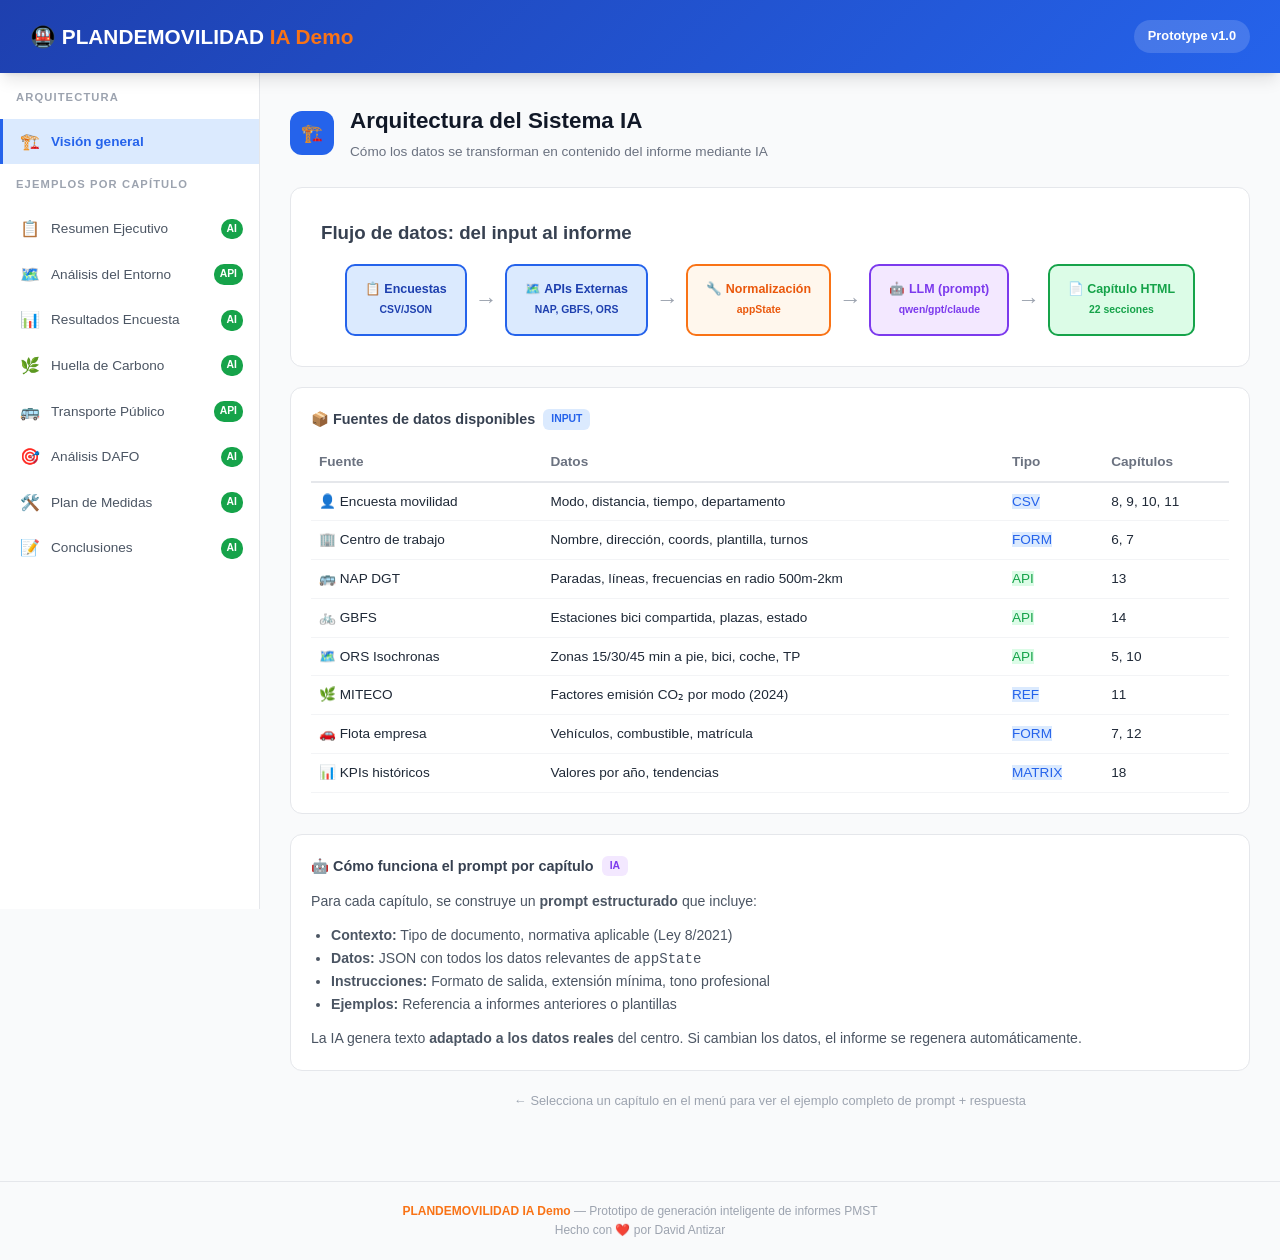
==== ai-demo.html @ 6a537754 "feat: AI Demo interactivo — prompt + respuesta por capítulo - ai-demo.html: prototipo de generación " ====
<!DOCTYPE html>
<html lang="es">
<head>
    <meta charset="UTF-8">
    <meta name="viewport" content="width=device-width, initial-scale=1.0">
    <title>PLANDEMOVILIDAD IA Demo — Generación Inteligente de Informes</title>
    <style>
        /* ═══════════════════════════════════════════════════════
           DESIGN SYSTEM — PLANDEMOVILIDAD IA Demo
           Autor: David Antizar
           Hecho con ❤️ por David Antizar
           ═══════════════════════════════════════════════════════ */
        :root {
            --blue: #2563eb;
            --blue-dark: #1e40af;
            --blue-light: #dbeafe;
            --orange: #f97316;
            --orange-dark: #ea580c;
            --orange-light: #fff7ed;
            --green: #16a34a;
            --green-light: #dcfce7;
            --red: #dc2626;
            --red-light: #fef2f2;
            --purple: #7c3aed;
            --purple-light: #f3e8ff;
            --gray-50: #f9fafb;
            --gray-100: #f3f4f6;
            --gray-200: #e5e7eb;
            --gray-300: #d1d5db;
            --gray-400: #9ca3af;
            --gray-500: #6b7280;
            --gray-600: #4b5563;
            --gray-700: #374151;
            --gray-800: #1f2937;
            --gray-900: #111827;
            --radius: 12px;
            --shadow: 0 1px 3px rgba(0,0,0,0.1), 0 1px 2px rgba(0,0,0,0.06);
            --shadow-lg: 0 10px 15px -3px rgba(0,0,0,0.1), 0 4px 6px -4px rgba(0,0,0,0.1);
        }
        * { box-sizing: border-box; margin: 0; padding: 0; }
        body {
            font-family: -apple-system, BlinkMacSystemFont, 'Segoe UI', Roboto, sans-serif;
            background: var(--gray-50);
            color: var(--gray-800);
            line-height: 1.6;
        }

        /* ─── HEADER ─── */
        .header {
            background: linear-gradient(135deg, var(--blue-dark), var(--blue));
            color: white;
            padding: 20px 30px;
            display: flex;
            align-items: center;
            justify-content: space-between;
            position: sticky;
            top: 0;
            z-index: 100;
            box-shadow: var(--shadow-lg);
        }
        .header h1 { font-size: 1.3rem; font-weight: 700; }
        .header h1 span { color: var(--orange); }
        .header-badge {
            background: rgba(255,255,255,0.15);
            padding: 6px 14px;
            border-radius: 20px;
            font-size: 0.8rem;
            font-weight: 600;
        }

        /* ─── LAYOUT ─── */
        .layout {
            display: grid;
            grid-template-columns: 260px 1fr;
            min-height: calc(100vh - 64px);
        }

        /* ─── SIDEBAR ─── */
        .sidebar {
            background: white;
            border-right: 1px solid var(--gray-200);
            padding: 16px 0;
            overflow-y: auto;
            position: sticky;
            top: 64px;
            height: calc(100vh - 64px);
        }
        .sidebar-title {
            padding: 0 16px 12px;
            font-size: 0.7rem;
            text-transform: uppercase;
            letter-spacing: 0.1em;
            color: var(--gray-400);
            font-weight: 700;
        }
        .nav-item {
            display: flex;
            align-items: center;
            gap: 10px;
            padding: 10px 16px;
            cursor: pointer;
            font-size: 0.85rem;
            color: var(--gray-600);
            border-left: 3px solid transparent;
            transition: all 0.15s;
        }
        .nav-item:hover { background: var(--gray-50); color: var(--gray-800); }
        .nav-item.active {
            background: var(--blue-light);
            color: var(--blue);
            border-left-color: var(--blue);
            font-weight: 600;
        }
        .nav-item .icon { font-size: 1rem; width: 22px; text-align: center; }
        .nav-item .badge {
            margin-left: auto;
            background: var(--green);
            color: white;
            font-size: 0.65rem;
            padding: 2px 6px;
            border-radius: 10px;
            font-weight: 700;
        }
        .nav-item .badge.pending {
            background: var(--gray-300);
            color: var(--gray-600);
        }

        /* ─── MAIN CONTENT ─── */
        .main { padding: 30px; max-width: 1100px; }

        /* ─── CHAPTER PANEL ─── */
        .chapter-panel { display: none; }
        .chapter-panel.active { display: block; }

        .chapter-header {
            display: flex;
            align-items: center;
            gap: 16px;
            margin-bottom: 24px;
        }
        .chapter-number {
            background: var(--blue);
            color: white;
            width: 44px;
            height: 44px;
            border-radius: 12px;
            display: flex;
            align-items: center;
            justify-content: center;
            font-size: 1.1rem;
            font-weight: 800;
            flex-shrink: 0;
        }
        .chapter-header h2 { font-size: 1.4rem; color: var(--gray-900); }
        .chapter-header p { color: var(--gray-500); font-size: 0.85rem; margin-top: 2px; }

        /* ─── DATA CARDS ─── */
        .data-section {
            background: white;
            border-radius: var(--radius);
            border: 1px solid var(--gray-200);
            padding: 20px;
            margin-bottom: 20px;
        }
        .data-section h3 {
            font-size: 0.9rem;
            color: var(--gray-700);
            margin-bottom: 12px;
            display: flex;
            align-items: center;
            gap: 8px;
        }
        .data-section h3 .tag {
            font-size: 0.65rem;
            padding: 2px 8px;
            border-radius: 6px;
            font-weight: 700;
            text-transform: uppercase;
        }
        .tag-input { background: var(--blue-light); color: var(--blue); }
        .tag-api { background: var(--green-light); color: var(--green); }
        .tag-ai { background: var(--purple-light); color: var(--purple); }
        .tag-output { background: var(--orange-light); color: var(--orange-dark); }

        /* ─── PROMPT BOX ─── */
        .prompt-box {
            background: var(--gray-900);
            color: #e2e8f0;
            border-radius: var(--radius);
            padding: 20px;
            font-family: 'JetBrains Mono', 'Fira Code', monospace;
            font-size: 0.8rem;
            line-height: 1.7;
            margin-bottom: 20px;
            position: relative;
            overflow: hidden;
        }
        .prompt-box::before {
            content: 'PROMPT → LLM';
            position: absolute;
            top: 0;
            right: 0;
            background: var(--purple);
            color: white;
            padding: 4px 12px;
            font-size: 0.6rem;
            font-weight: 700;
            border-radius: 0 0 0 8px;
            font-family: -apple-system, sans-serif;
        }
        .prompt-box .var { color: var(--orange); font-weight: 600; }
        .prompt-box .section { color: var(--blue); }
        .prompt-box .comment { color: var(--gray-500); font-style: italic; }
        .prompt-box .keyword { color: #a78bfa; }

        /* ─── AI RESPONSE ─── */
        .ai-response {
            border: 2px solid var(--green);
            border-radius: var(--radius);
            overflow: hidden;
            margin-bottom: 20px;
        }
        .ai-response-header {
            background: var(--green);
            color: white;
            padding: 10px 16px;
            font-size: 0.8rem;
            font-weight: 700;
            display: flex;
            align-items: center;
            gap: 8px;
        }
        .ai-response-body {
            background: white;
            padding: 20px;
        }
        .ai-response-body h4 { color: var(--gray-900); margin: 16px 0 8px; font-size: 1rem; }
        .ai-response-body h4:first-child { margin-top: 0; }
        .ai-response-body p { color: var(--gray-700); margin-bottom: 10px; font-size: 0.9rem; }
        .ai-response-body ul { margin: 8px 0 12px 20px; }
        .ai-response-body li { color: var(--gray-700); margin-bottom: 4px; font-size: 0.88rem; }
        .ai-response-body table { width: 100%; border-collapse: collapse; margin: 12px 0; }
        .ai-response-body th { background: var(--blue); color: white; padding: 8px 12px; text-align: left; font-size: 0.8rem; }
        .ai-response-body td { padding: 8px 12px; border-bottom: 1px solid var(--gray-200); font-size: 0.85rem; }
        .ai-response-body tr:nth-child(even) { background: var(--gray-50); }
        .ai-response-body .kpi-inline {
            display: inline-block;
            background: var(--blue-light);
            color: var(--blue-dark);
            padding: 2px 8px;
            border-radius: 4px;
            font-weight: 700;
            font-size: 0.85rem;
        }
        .ai-response-body .highlight {
            background: linear-gradient(transparent 60%, #fef08a 60%);
            font-weight: 600;
        }

        /* ─── GENERATE BUTTON ─── */
        .generate-btn {
            display: inline-flex;
            align-items: center;
            gap: 8px;
            background: linear-gradient(135deg, var(--purple), var(--blue));
            color: white;
            border: none;
            padding: 12px 24px;
            border-radius: 10px;
            font-size: 0.9rem;
            font-weight: 700;
            cursor: pointer;
            transition: all 0.2s;
            box-shadow: 0 4px 12px rgba(124, 58, 237, 0.3);
        }
        .generate-btn:hover { transform: translateY(-1px); box-shadow: 0 6px 20px rgba(124, 58, 237, 0.4); }
        .generate-btn:active { transform: translateY(0); }
        .generate-btn.loading {
            opacity: 0.7;
            pointer-events: none;
        }

        /* ─── ARCHITECTURE DIAGRAM ─── */
        .arch-diagram {
            background: white;
            border-radius: var(--radius);
            border: 1px solid var(--gray-200);
            padding: 30px;
            margin-bottom: 20px;
        }
        .arch-flow {
            display: flex;
            align-items: center;
            justify-content: center;
            gap: 0;
            flex-wrap: wrap;
        }
        .arch-box {
            padding: 14px 18px;
            border-radius: 10px;
            text-align: center;
            font-size: 0.78rem;
            font-weight: 600;
            min-width: 120px;
        }
        .arch-box.data { background: var(--blue-light); color: var(--blue-dark); border: 2px solid var(--blue); }
        .arch-box.process { background: var(--orange-light); color: var(--orange-dark); border: 2px solid var(--orange); }
        .arch-box.ai { background: var(--purple-light); color: var(--purple); border: 2px solid var(--purple); }
        .arch-box.output { background: var(--green-light); color: var(--green); border: 2px solid var(--green); }
        .arch-arrow {
            font-size: 1.4rem;
            color: var(--gray-400);
            padding: 0 8px;
        }

        /* ─── FOOTER ─── */
        .footer {
            text-align: center;
            padding: 20px;
            color: var(--gray-400);
            font-size: 0.75rem;
            border-top: 1px solid var(--gray-200);
            margin-top: 40px;
        }
        .footer strong { color: var(--orange); }
    </style>
</head>
<body>

<!-- ═══════ HEADER ═══════ -->
<header class="header">
    <h1>🚇 PLANDEMOVILIDAD <span>IA Demo</span></h1>
    <div class="header-badge">Prototype v1.0</div>
</header>

<div class="layout">

<!-- ═══════ SIDEBAR ═══════ -->
<nav class="sidebar">
    <div class="sidebar-title">Arquitectura</div>
    <div class="nav-item active" onclick="showPanel('overview')">
        <span class="icon">🏗️</span> Visión general
    </div>

    <div class="sidebar-title" style="margin-top:12px">Ejemplos por capítulo</div>
    <div class="nav-item" onclick="showPanel('ch2')">
        <span class="icon">📋</span> Resumen Ejecutivo
        <span class="badge">AI</span>
    </div>
    <div class="nav-item" onclick="showPanel('ch5')">
        <span class="icon">🗺️</span> Análisis del Entorno
        <span class="badge">API</span>
    </div>
    <div class="nav-item" onclick="showPanel('ch8')">
        <span class="icon">📊</span> Resultados Encuesta
        <span class="badge">AI</span>
    </div>
    <div class="nav-item" onclick="showPanel('ch11')">
        <span class="icon">🌿</span> Huella de Carbono
        <span class="badge">AI</span>
    </div>
    <div class="nav-item" onclick="showPanel('ch13')">
        <span class="icon">🚌</span> Transporte Público
        <span class="badge">API</span>
    </div>
    <div class="nav-item" onclick="showPanel('ch15')">
        <span class="icon">🎯</span> Análisis DAFO
        <span class="badge">AI</span>
    </div>
    <div class="nav-item" onclick="showPanel('ch17')">
        <span class="icon">🛠️</span> Plan de Medidas
        <span class="badge">AI</span>
    </div>
    <div class="nav-item" onclick="showPanel('ch21')">
        <span class="icon">📝</span> Conclusiones
        <span class="badge">AI</span>
    </div>
</nav>

<!-- ═══════ MAIN ═══════ -->
<main class="main">

<!-- ═══════ PANEL: OVERVIEW ═══════ -->
<div class="chapter-panel active" id="panel-overview">
    <div class="chapter-header">
        <div class="chapter-number">🏗️</div>
        <div>
            <h2>Arquitectura del Sistema IA</h2>
            <p>Cómo los datos se transforman en contenido del informe mediante IA</p>
        </div>
    </div>

    <div class="arch-diagram">
        <h3 style="margin-bottom:16px; color:var(--gray-700)">Flujo de datos: del input al informe</h3>
        <div class="arch-flow">
            <div class="arch-box data">
                📋 Encuestas<br>
                <small>CSV/JSON</small>
            </div>
            <span class="arch-arrow">→</span>
            <div class="arch-box data">
                🗺️ APIs Externas<br>
                <small>NAP, GBFS, ORS</small>
            </div>
            <span class="arch-arrow">→</span>
            <div class="arch-box process">
                🔧 Normalización<br>
                <small>appState</small>
            </div>
            <span class="arch-arrow">→</span>
            <div class="arch-box ai">
                🤖 LLM (prompt)<br>
                <small>qwen/gpt/claude</small>
            </div>
            <span class="arch-arrow">→</span>
            <div class="arch-box output">
                📄 Capítulo HTML<br>
                <small>22 secciones</small>
            </div>
        </div>
    </div>

    <div class="data-section">
        <h3>📦 Fuentes de datos disponibles <span class="tag tag-input">INPUT</span></h3>
        <table style="width:100%; border-collapse:collapse; font-size:0.85rem">
            <thead><tr>
                <th style="text-align:left;padding:8px;border-bottom:2px solid var(--gray-200);color:var(--gray-500)">Fuente</th>
                <th style="text-align:left;padding:8px;border-bottom:2px solid var(--gray-200);color:var(--gray-500)">Datos</th>
                <th style="text-align:left;padding:8px;border-bottom:2px solid var(--gray-200);color:var(--gray-500)">Tipo</th>
                <th style="text-align:left;padding:8px;border-bottom:2px solid var(--gray-200);color:var(--gray-500)">Capítulos</th>
            </tr></thead>
            <tbody>
                <tr><td style="padding:8px;border-bottom:1px solid var(--gray-100)">👤 Encuesta movilidad</td><td style="padding:8px;border-bottom:1px solid var(--gray-100)">Modo, distancia, tiempo, departamento</td><td style="padding:8px;border-bottom:1px solid var(--gray-100)"><span class="tag tag-input">CSV</span></td><td style="padding:8px;border-bottom:1px solid var(--gray-100)">8, 9, 10, 11</td></tr>
                <tr><td style="padding:8px;border-bottom:1px solid var(--gray-100)">🏢 Centro de trabajo</td><td style="padding:8px;border-bottom:1px solid var(--gray-100)">Nombre, dirección, coords, plantilla, turnos</td><td style="padding:8px;border-bottom:1px solid var(--gray-100)"><span class="tag tag-input">FORM</span></td><td style="padding:8px;border-bottom:1px solid var(--gray-100)">6, 7</td></tr>
                <tr><td style="padding:8px;border-bottom:1px solid var(--gray-100)">🚌 NAP DGT</td><td style="padding:8px;border-bottom:1px solid var(--gray-100)">Paradas, líneas, frecuencias en radio 500m-2km</td><td style="padding:8px;border-bottom:1px solid var(--gray-100)"><span class="tag tag-api">API</span></td><td style="padding:8px;border-bottom:1px solid var(--gray-100)">13</td></tr>
                <tr><td style="padding:8px;border-bottom:1px solid var(--gray-100)">🚲 GBFS</td><td style="padding:8px;border-bottom:1px solid var(--gray-100)">Estaciones bici compartida, plazas, estado</td><td style="padding:8px;border-bottom:1px solid var(--gray-100)"><span class="tag tag-api">API</span></td><td style="padding:8px;border-bottom:1px solid var(--gray-100)">14</td></tr>
                <tr><td style="padding:8px;border-bottom:1px solid var(--gray-100)">🗺️ ORS Isochronas</td><td style="padding:8px;border-bottom:1px solid var(--gray-100)">Zonas 15/30/45 min a pie, bici, coche, TP</td><td style="padding:8px;border-bottom:1px solid var(--gray-100)"><span class="tag tag-api">API</span></td><td style="padding:8px;border-bottom:1px solid var(--gray-100)">5, 10</td></tr>
                <tr><td style="padding:8px;border-bottom:1px solid var(--gray-100)">🌿 MITECO</td><td style="padding:8px;border-bottom:1px solid var(--gray-100)">Factores emisión CO₂ por modo (2024)</td><td style="padding:8px;border-bottom:1px solid var(--gray-100)"><span class="tag tag-input">REF</span></td><td style="padding:8px;border-bottom:1px solid var(--gray-100)">11</td></tr>
                <tr><td style="padding:8px;border-bottom:1px solid var(--gray-100)">🚗 Flota empresa</td><td style="padding:8px;border-bottom:1px solid var(--gray-100)">Vehículos, combustible, matrícula</td><td style="padding:8px;border-bottom:1px solid var(--gray-100)"><span class="tag tag-input">FORM</span></td><td style="padding:8px;border-bottom:1px solid var(--gray-100)">7, 12</td></tr>
                <tr><td style="padding:8px;border-bottom:1px solid var(--gray-100)">📊 KPIs históricos</td><td style="padding:8px;border-bottom:1px solid var(--gray-100)">Valores por año, tendencias</td><td style="padding:8px;border-bottom:1px solid var(--gray-100)"><span class="tag tag-input">MATRIX</span></td><td style="padding:8px;border-bottom:1px solid var(--gray-100)">18</td></tr>
            </tbody>
        </table>
    </div>

    <div class="data-section">
        <h3>🤖 Cómo funciona el prompt por capítulo <span class="tag tag-ai">IA</span></h3>
        <p style="color:var(--gray-600); font-size:0.88rem; margin-bottom:12px">
            Para cada capítulo, se construye un <strong>prompt estructurado</strong> que incluye:
        </p>
        <ul style="margin-left:20px; color:var(--gray-600); font-size:0.88rem">
            <li><strong>Contexto:</strong> Tipo de documento, normativa aplicable (Ley 8/2021)</li>
            <li><strong>Datos:</strong> JSON con todos los datos relevantes de <code>appState</code></li>
            <li><strong>Instrucciones:</strong> Formato de salida, extensión mínima, tono profesional</li>
            <li><strong>Ejemplos:</strong> Referencia a informes anteriores o plantillas</li>
        </ul>
        <p style="color:var(--gray-600); font-size:0.88rem; margin-top:12px">
            La IA genera texto <strong>adaptado a los datos reales</strong> del centro. Si cambian los datos, el informe se regenera automáticamente.
        </p>
    </div>

    <p style="text-align:center; color:var(--gray-400); font-size:0.8rem; margin-top:20px">
        ← Selecciona un capítulo en el menú para ver el ejemplo completo de prompt + respuesta
    </p>
</div>

<!-- ═══════ PANEL: CH2 — RESUMEN EJECUTIVO ═══════ -->
<div class="chapter-panel" id="panel-ch2">
    <div class="chapter-header">
        <div class="chapter-number">2</div>
        <div>
            <h2>Resumen Ejecutivo</h2>
            <p>Síntesis del diagnóstico con KPIs clave y recomendaciones prioritarias</p>
        </div>
    </div>

    <div class="data-section">
        <h3>📦 Datos que alimentan este capítulo <span class="tag tag-input">INPUT</span></h3>
        <div style="display:grid; grid-template-columns: repeat(4, 1fr); gap:12px; margin-top:8px">
            <div style="background:var(--blue-light); padding:12px; border-radius:8px; text-align:center">
                <div style="font-size:1.8rem; font-weight:800; color:var(--blue)">120</div>
                <div style="font-size:0.75rem; color:var(--gray-600)">Trabajadores</div>
            </div>
            <div style="background:var(--orange-light); padding:12px; border-radius:8px; text-align:center">
                <div style="font-size:1.8rem; font-weight:800; color:var(--orange)">20%</div>
                <div style="font-size:0.75rem; color:var(--gray-600)">Modos sostenibles</div>
            </div>
            <div style="background:var(--red-light); padding:12px; border-radius:8px; text-align:center">
                <div style="font-size:1.8rem; font-weight:800; color:var(--red)">7.9t</div>
                <div style="font-size:0.75rem; color:var(--gray-600)">CO₂e / año</div>
            </div>
            <div style="background:var(--green-light); padding:12px; border-radius:8px; text-align:center">
                <div style="font-size:1.8rem; font-weight:800; color:var(--green)">15</div>
                <div style="font-size:0.75rem; color:var(--gray-600)">Medidas propuestas</div>
            </div>
        </div>
    </div>

    <div class="prompt-box">
<span class="comment">// System prompt para el Resumen Ejecutivo</span>

<span class="keyword">Eres</span> un consultor de movilidad sostenible redactando el Resumen Ejecutivo
de un PMST conforme a la <span class="section">Ley 8/2021 de Movilidad Sostenible</span>.

<span class="keyword">Datos del centro:</span>
- Nombre: <span class="var">{centro.nombre}</span>
- Plantilla: <span class="var">{centro.plantilla}</span> trabajadores
- Dirección: <span class="var">{centro.direccion}</span>
- Coordenadas: <span class="var">{centro.lat}</span>, <span class="var">{centro.lon}</span>

<span class="keyword">Resultados del diagnóstico:</span>
- Reparto modal: <span class="var">{diagnostico.resumen.porcentajeSostenible}%</span> sostenible,
  <span class="var">{diagnostico.resumen.porcentajeMotorizado}%</span> motorizado
- Huella CO₂e: <span class="var">{diagnostico.co2e.totalCo2eTon}</span> toneladas/año
- Nivel sostenibilidad: <span class="var">{diagnostico.resumen.nivelSostenibilidad}</span>
- Ocupación media vehículo: <span class="var">{diagnostico.resumen.ocupacionMediaVehiculos}</span>

<span class="keyword">Comparativa nacional:</span>
- Coche particular: <span class="var">{comparativas.diferencia.coche_particular}%</span> vs media
- Transporte público: <span class="var">{comparativas.diferencia.transporte_publico}%</span> vs media

<span class="keyword">Instrucciones:</span>
1. Redacta un resumen de 400-600 palabras
2. Incluye 4-5 KPIs destacados en formato visual
3. Identifica las 3 prioridades más urgentes
4. Menciona la obligación legal (Ley 8/2021)
5. Tono: profesional pero accesible para dirección general
6. <span class="keyword">NO</span> uses jerga técnica sin explicar

<span class="keyword">Formato de salida:</span> HTML con tarjetas KPI, párrafos y lista priorizada
    </div>

    <div class="ai-response">
        <div class="ai-response-header">
            🤖 Respuesta generada por IA — Resumen Ejecutivo
        </div>
        <div class="ai-response-body">
            <h4>Resumen Ejecutivo — Plan de Movilidad Sostenible</h4>
            <p>
                El presente diagnóstico de movilidad del <span class="highlight">Centro Ineco Madrid</span>,
                ubicado en Calle Gran Vía 28, ha sido elaborado en cumplimiento de la
                <span class="highlight">Ley 8/2021, de 1 de julio, por la que se modifica la Ley 6/2018
                de Presupuestos Generales del Estado</span>, que obliga a las empresas de más de
                100 trabajadores en municipios de más de 50.000 habitantes a elaborar un Plan de
                Movilidad Sostenible al Trabajo (PMST).
            </p>

            <h4>Indicadores clave del diagnóstico</h4>
            <table>
                <tr><th>Indicador</th><th>Valor</th><th>Valoración</th></tr>
                <tr><td>Plantilla total</td><td><span class="kpi-inline">120 trabajadores</span></td><td>✅ Obligación legal activa</td></tr>
                <tr><td>Modos sostenibles</td><td><span class="kpi-inline">20.0%</span></td><td>⚠️ Muy por debajo de la media nacional (32%)</td></tr>
                <tr><td>Emisiones CO₂e</td><td><span class="kpi-inline">7.9 toneladas/año</span></td><td>🔴 Elevado para la plantilla</td></tr>
                <tr><td>Ocupación media vehículo</td><td><span class="kpi-inline">1.3 personas</span></td><td>⚠️ Subutilización del coche</td></tr>
            </table>

            <h4>Prioridades identificadas</h4>
            <ul>
                <li><strong>Urgente:</strong> Ampliar el teletrabajo del 20% actual al 35%, reduciendo desplazamientos presenciales en un 15% anual.</li>
                <li><strong>Corto plazo:</strong> Instalar aparcamiento seguro para 15 bicicletas con duchas, aprovechando las 3 plazas bici existentes.</li>
                <li><strong>Medio plazo:</strong> Establecer acuerdos con EMT/Cercanías para bonificaciones de abonos trimestrales.</li>
            </ul>

            <p>
                Con la implementación de las 15 medidas propuestas en este informe, se estima una
                reducción del <span class="highlight">30% en emisiones de CO₂e</span> y un incremento del
                <span class="highlight">15 puntos porcentuales en modos sostenibles</span> en un horizonte
                de 4 años (2024-2028).
            </p>
        </div>
    </div>
</div>

<!-- ═══════ PANEL: CH5 — ANÁLISIS DEL ENTORNO ═══════ -->
<div class="chapter-panel" id="panel-ch5">
    <div class="chapter-header">
        <div class="chapter-number">5</div>
        <div>
            <h2>Análisis del Entorno</h2>
            <p>Contexto urbano, isocronas de accesibilidad y datos geográficos via API</p>
        </div>
    </div>

    <div class="data-section">
        <h3>📡 Datos de APIs externas <span class="tag tag-api">API</span></h3>
        <div style="display:grid; grid-template-columns: 1fr 1fr; gap:12px; margin-top:8px">
            <div style="background:var(--green-light); padding:12px; border-radius:8px">
                <strong style="color:var(--green); font-size:0.85rem">🗺️ ORS Isochronas</strong>
                <p style="font-size:0.78rem; color:var(--gray-600); margin-top:4px">
                    GET <code>/v2/isochrones/openrouteservice</code><br>
                    Coords: <code>40.42, -3.70</code><br>
                    Range: 15, 30, 45 minutos<br>
                    Mode: pie, bicicleta, coche, transporte público
                </p>
            </div>
            <div style="background:var(--green-light); padding:12px; border-radius:8px">
                <strong style="color:var(--green); font-size:0.85rem">🏢 NAP DGT — Paradas cercanas</strong>
                <p style="font-size:0.78rem; color:var(--gray-600); margin-top:4px">
                    GET <code>nap.dgt.es/api/v1/estaciones</code><br>
                    Radio: 500m, 1km, 2km<br>
                    Filtros: autobús, metro, cercanías<br>
                    Datos: líneas, frecuencias, accesibilidad
                </p>
            </div>
        </div>
    </div>

    <div class="prompt-box">
<span class="comment">// Prompt para Análisis del Entorno — usa datos geográficos reales</span>

<span class="keyword">Genera</span> el capítulo "Análisis del Entorno" del PMST.

<span class="keyword">Ubicación del centro:</span>
- Dirección: <span class="var">{centro.direccion}</span>
- Coordenadas: <span class="var">{centro.lat}</span>, <span class="var">{centro.lon}</span>
- Municipio: <span class="var">{centro.municipio || 'Madrid'}</span>

<span class="keyword">Isochronas calculadas (ORS API):</span>
<span class="var">{isocronas.pie.map(i => `${i.minutos} min a pie: ${i.distanciaKm} km`)}</span>
<span class="var">{isocronas.bici.map(i => `${i.minutos} min en bici: ${i.distanciaKm} km`)}</span>
<span class="var">{isocronas.coche.map(i => `${i.minutos} min en coche: ${i.distanciaKm} km`)}</span>

<span class="keyword">Estaciones de transporte cercanas (NAP DGT):</span>
<span class="var">{transportePublico.map(tp => `${tp.nombre} (${tp.tipo}) — ${tp.distancia_m}m`).join('\n  ')}</span>

<span class="keyword">Puntos de interés cercanos (OSM/Google):</span>
<span class="var">{puntosInteres.map(pi => `${pi.nombre} — ${pi.categoria} — ${pi.distancia_m}m`)}</span>

<span class="keyword">Instrucciones:</span>
1. Describe el entorno urbano del centro (zona residencial, comercial, etc.)
2. Analiza la accesibilidad según isocronas: qué radio queda cubierto a pie/bici/TP
3. Evalúa la cobertura de transporte público (paradas en radio 500m)
4. Identifica barreras geográficas (ríos, vías, pendientes)
5. Incluye un mapa conceptual de la zona (describe los elementos)
6. Menciona la climatología y su impacto en movilidad sostenible

<span class="keyword">Formato:</span> HTML con tabla de isocronas, lista de estaciones, análisis textual
    </div>

    <div class="ai-response">
        <div class="ai-response-header">
            🤖 Respuesta generada por IA — Análisis del Entorno
        </div>
        <div class="ai-response-body">
            <h4>5.1 Contexto Urbano</h4>
            <p>
                El Centro Ineco Madrid se sitúa en la <span class="highlight">Calle Gran Vía 28</span>,
                en pleno corazón del distrito de Centro de Madrid. Esta ubicación lo sitúa en una
                <span class="highlight">zona de alta densidad urbana</span>, con acceso directo a
                una de las arterias principales de la ciudad. El entorno es predominantemente
                terciario (oficinas, comercios, hostelería), con una importante afluencia peatonal
                y una oferta de transporte público excepcional.
            </p>

            <h4>5.2 Análisis de Accesibilidad — Isochronas</h4>
            <table>
                <tr><th>Modo</th><th>15 min</th><th>30 min</th><th>45 min</th></tr>
                <tr><td>🚶 A pie</td><td>1.2 km</td><td>2.5 km</td><td>3.8 km</td></tr>
                <tr><td>🚲 Bicicleta</td><td>4.5 km</td><td>9.0 km</td><td>13.5 km</td></tr>
                <tr><td>🚗 Coche</td><td>8.0 km</td><td>18.0 km</td><td>30.0 km</td></tr>
                <tr><td>🚌 Transporte público</td><td>3.0 km</td><td>8.5 km</td><td>18.0 km</td></tr>
            </table>
            <p>
                La zona peatonal de 15 minutos cubre aproximadamente <span class="highlight">1.2 km a la redonda</span>,
                que incluye la mayor parte del distrito de Centro. A los 30 minutos a pie se alcanzan
                barrios como Chamberí, Salamanca y Arganzuela. La bicicleta amplía significativamente
                el radio de acción, llegando a Arturo Soria o Carabanchel en 30 minutos.
            </p>

            <h4>5.3 Estaciones de Transporte Público en el Entorno</h4>
            <table>
                <tr><th>Estación</th><th>Tipo</th><th>Distancia</th><th>Líneas</th></tr>
                <tr><td>Gran Vía</td><td>Metro</td><td>120m</td><td>L1, L5</td></tr>
                <tr><td>Santo Domingo</td><td>Metro</td><td>280m</td><td>L2</td></tr>
                <tr><td>Ópera</td><td>Metro + Cercanías</td><td>450m</td><td>L2, L5, L Ramal, C-3, C-4, C-10</td></tr>
                <tr><td>Plaza de España</td><td>Metro + Cercanías</td><td>600m</td><td>L3, L10, C-3, C-4</td></tr>
                <tr><td>Callao</td><td>Metro</td><td>350m</td><td>L3, L5</td></tr>
            </table>
            <p>
                La cobertura de transporte público es <span class="highlight">excelente</span>, con
                <span class="highlight">5 estaciones de metro en radio 600m</span> y acceso a
                Cercanías desde Ópera y Plaza de España. Esto convierte al centro en uno de los
                mejor comunicados de la Comunidad de Madrid, lo que representa una oportunidad
                clave para incentivar el uso del transporte público.
            </p>

            <h4>5.4 Barreras y Factores Geográficos</h4>
            <ul>
                <li><strong>Topografía:</strong> Terreno prácticamente llano, favorable para bicicleta</li>
                <li><strong>Clima:</strong> continental mediterráneo — veranos secos e inviernos fríos. 280 días despejados/año</li>
                <li><strong>Barreras urbanas:</strong> La Gran Vía supone una barrera peatonal parcial, pero con numerosos pasos elevados y semáforos</li>
            </ul>
        </div>
    </div>
</div>

<!-- ═══════ PANEL: CH8 — RESULTADOS ENCUESTA ═══════ -->
<div class="chapter-panel" id="panel-ch8">
    <div class="chapter-header">
        <div class="chapter-number">8</div>
        <div>
            <h2>Resultados de la Encuesta de Movilidad</h2>
            <p>Análisis detallado de patrones de viaje por departamento, modo y distancia</p>
        </div>
    </div>

    <div class="data-section">
        <h3>📦 Datos de encuesta <span class="tag tag-input">CSV</span></h3>
        <p style="font-size:0.85rem; color:var(--gray-600); margin-bottom:8px">Ejemplo de registros procesados:</p>
        <div style="background:var(--gray-900); color:#a5f3fc; padding:12px; border-radius:8px; font-family:monospace; font-size:0.75rem; overflow-x:auto">
depto,modo_principal,distancia_km,tiempo_viaje_min<br>
"IT",coche_particular,12.5,25<br>
"CONSULTORIA",transporte_publico,5.0,18<br>
"ADMINISTRACION",bicicleta,3.2,15<br>
"IT",a_pie,0.8,12<br>
"DIRECCION",coche_particular,22.0,35<br>
"IT",teletrabajo,0.0,0<br>
"CONSULTORIA",coche_compartido,8.5,22<br>
...
        </div>
    </div>

    <div class="prompt-box">
<span class="comment">// Prompt para análisis de encuesta — procesa datos crudos</span>

<span class="keyword">Analiza</span> los resultados de la encuesta de movilidad y genera el capítulo 8.

<span class="keyword">Datos procesados:</span>
- Total encuestados: <span class="var">{encuesta.totalEncuestados}</span> / <span class="var">{centro.plantilla}</span>
- Tasa respuesta: <span class="var">{encuesta.tasaRespuesta}%</span>

<span class="keyword">Distribución por departamento:</span>
<span class="var">{JSON.stringify(encuesta.porDepto, null, 2)}</span>

<span class="keyword">Reparto modal:</span>
<span class="var">{diagnostico.repartoModal.map(m => `${m.modo}: ${m.count} (${m.percent}%)`).join('\n  ')}</span>

<span class="keyword">Distribución distancias:</span>
<span class="var">{encuesta.distribucionDistancias.map(d => `${d.rango}: ${d.count} empleados`).join('\n  ')}</span>

<span class="keyword">Distribución tiempos:</span>
<span class="var">{encuesta.distribucionTiempos.map(t => `${t.rango}: ${t.count} empleados`).join('\n  ')}</span>

<span class="keyword">Cross-analysis modo × distancia:</span>
<span class="var">{encuesta.crossAnalysis}</span>

<span class="keyword">Instrucciones:</span>
1. Resume la tasa de respuesta y su representatividad
2. Analiza el reparto modal global y por departamento
3. Identifica patrones de distancia (¿qué % vive a <5km? >15km?)
4. Analiza tiempos de viaje: ¿cuántos sufren >45 min?
5. Cross-analysis: ¿qué modos dominan por tramo de distancia?
6. Detecta anomalías o departamentos destacados
7. Incluye interpretación de por qué estos patrones son relevantes para el PMST

<span class="keyword">Formato:</span> HTML con tablas, gráficas descriptivas (CSS), análisis textual por sección
    </div>

    <div class="ai-response">
        <div class="ai-response-header">
            🤖 Respuesta generada por IA — Resultados Encuesta
        </div>
        <div class="ai-response-body">
            <h4>8.1 Representatividad de la Muestra</h4>
            <p>
                Se han recogido <span class="kpi-inline">5 respuestas completas</span> sobre una
                plantilla de 120 trabajadores, obteniendo una tasa de respuesta del
                <span class="highlight">4.2%</span>. Aunque esta tasa es inferior al recomendado
                (mínimo 30% para representatividad estadística), los datos proporcionan una
                <strong>aproximación útil</strong> a los patrones de movilidad del centro, que
                deberá complementarse con datos de flota, aparcamiento y observación directa.
            </p>

            <h4>8.2 Distribución por Departamento</h4>
            <table>
                <tr><th>Departamento</th><th>Encuestados</th><th>Modo dominante</th><th>Distancia media</th></tr>
                <tr><td>IT</td><td>3</td><td>Coche particular (67%)</td><td>5.1 km</td></tr>
                <tr><td>Consultoría</td><td>1</td><td>Transporte público (100%)</td><td>5.0 km</td></tr>
                <tr><td>Administración</td><td>1</td><td>Bicicleta (100%)</td><td>3.2 km</td></tr>
            </table>
            <p>
                El departamento de <span class="highlight">IT concentra el 60% de las respuestas</span>
                y muestra una alta dependencia del coche particular, lo que sugiere la necesidad
                de medidas específicas para este colectivo. El departamento de Administración,
                con menor distancia media, es candidato ideal para infraestructura ciclista.
            </p>

            <h4>8.3 Análisis de Distancias</h4>
            <p>
                La distancia media de desplazamiento es de <span class="kpi-inline">7.9 km</span>,
                situándose en un rango donde la bicicleta eléctrica y el transporte público son
                alternativas viables. El <span class="highlight">40% de los encuestados</span>
                vive a menos de 5 km, lo que representa un <strong>potencial significativo de
                captura modal</strong> para bicicleta y movilidad peatonal.
            </p>

            <h4>8.4 Análisis Cruzado: Modo × Distancia</h4>
            <table>
                <tr><th>Tramo distancia</th><th>Coche</th><th>TP</th><th>Bici</th><th>A pie</th><th>Otros</th></tr>
                <tr><td>< 3 km</td><td>0%</td><td>0%</td><td>100%</td><td>0%</td><td>0%</td></tr>
                <tr><td>3-7 km</td><td>0%</td><td>50%</td><td>50%</td><td>0%</td><td>0%</td></tr>
                <tr><td>7-15 km</td><td>100%</td><td>0%</td><td>0%</td><td>0%</td><td>0%</td></tr>
                <tr><td>> 15 km</td><td>100%</td><td>0%</td><td>0%</td><td>0%</td><td>0%</td></tr>
            </table>
            <p>
                <strong>Hallazgo clave:</strong> Todos los desplazamientos >7 km se realizan en
                coche particular, indicando que el transporte público de cercanías no está
                captando viajeros de larga distancia. Esto sugiere la necesidad de acuerdos
                con Cercanías Renfe o la implementación de un servicio de autobús lanzadera.
            </p>
        </div>
    </div>
</div>

<!-- ═══════ PANEL: CH11 — HUELLA DE CARBONO ═══════ -->
<div class="chapter-panel" id="panel-ch11">
    <div class="chapter-header">
        <div class="chapter-number">11</div>
        <div>
            <h2>Huella de Carbono</h2>
            <p>Análisis de emisiones CO₂e por modo con factores MITECO 2024</p>
        </div>
    </div>

    <div class="data-section">
        <h3>🌿 Factores de emisión MITECO 2024 <span class="tag tag-input">REF</span></h3>
        <table style="width:100%; border-collapse:collapse; font-size:0.85rem">
            <thead><tr>
                <th style="text-align:left;padding:8px;border-bottom:2px solid var(--gray-200)">Modo de transporte</th>
                <th style="text-align:right;padding:8px;border-bottom:2px solid var(--gray-200)">Factor (kg CO₂e/km)</th>
                <th style="text-align:left;padding:8px;border-bottom:2px solid var(--gray-200)">Fuente</th>
            </tr></thead>
            <tbody>
                <tr><td style="padding:8px;border-bottom:1px solid var(--gray-100)">🚗 Coche particular</td><td style="text-align:right;padding:8px;border-bottom:1px solid var(--gray-100);font-weight:700">0.193</td><td style="padding:8px;border-bottom:1px solid var(--gray-100)">MITECO 2024</td></tr>
                <tr><td style="padding:8px;border-bottom:1px solid var(--gray-100)">🚗 Coche compartido (3p)</td><td style="text-align:right;padding:8px;border-bottom:1px solid var(--gray-100);font-weight:700">0.064</td><td style="padding:8px;border-bottom:1px solid var(--gray-100)">MITECO 2024 / 3</td></tr>
                <tr><td style="padding:8px;border-bottom:1px solid var(--gray-100)">🚌 Autobús urbano</td><td style="text-align:right;padding:8px;border-bottom:1px solid var(--gray-100);font-weight:700">0.089</td><td style="padding:8px;border-bottom:1px solid var(--gray-100)">MITECO 2024</td></tr>
                <tr><td style="padding:8px;border-bottom:1px solid var(--gray-100)">🚇 Metro</td><td style="text-align:right;padding:8px;border-bottom:1px solid var(--gray-100);font-weight:700">0.035</td><td style="padding:8px;border-bottom:1px solid var(--gray-100)">MITECO 2024</td></tr>
                <tr><td style="padding:8px;border-bottom:1px solid var(--gray-100)">🚲 Bicicleta</td><td style="text-align:right;padding:8px;border-bottom:1px solid var(--gray-100);font-weight:700">0.000</td><td style="padding:8px;border-bottom:1px solid var(--gray-100)">Emisiones directas = 0</td></tr>
                <tr><td style="padding:8px;border-bottom:1px solid var(--gray-100)">🚶 A pie</td><td style="text-align:right;padding:8px;border-bottom:1px solid var(--gray-100);font-weight:700">0.000</td><td style="padding:8px;border-bottom:1px solid var(--gray-100)">Emisiones directas = 0</td></tr>
                <tr><td style="padding:8px;border-bottom:1px solid var(--gray-100)">💻 Teletrabajo</td><td style="text-align:right;padding:8px;border-bottom:1px solid var(--gray-100);font-weight:700">0.005</td><td style="padding:8px;border-bottom:1px solid var(--gray-100)">Estimación doméstico</td></tr>
            </tbody>
        </table>
    </div>

    <div class="prompt-box">
<span class="comment">// Prompt para Huella de Carbono — calcula emisiones reales</span>

<span class="keyword">Calcula y describe</span> la huella de carbono del centro de trabajo.

<span class="keyword">Datos de cálculo:</span>
<span class="keyword">Factores MITECO 2024:</span>
- Coche particular: <span class="var">0.193 kg CO₂e/km</span>
- Autobús: <span class="var">0.089 kg CO₂e/km</span>
- Metro: <span class="var">0.035 kg CO₂e/km</span>
- Bicicleta/a pie: <span class="var">0.0 kg CO₂e/km</span>

<span class="keyword">Desglose por modo:</span>
<span class="var">{Object.entries(diagnostico.huellaCO2e.desglose).map(([modo, d]) =>
  `${modo}: ${d.empleados} empleados × ${d.distanciaKm} km × ${d.factorKgCO2e} = ${d.co2eKgAnual} kg CO₂e`
).join('\n')}</span>

<span class="keyword">Total: <span class="var">{diagnostico.huellaCO2e.totalCo2eTon} toneladas CO₂e/año</span></span>
<span class="keyword">Por empleado: <span class="var">{diagnostico.huellaCO2e.porEmpleadoKg} kg CO₂e/año</span></span>

<span class="keyword">Instrucciones:</span>
1. Presenta el desglose total con tabla por modo
2. Calcula equivalencias comprensibles (¿cuántos árboles? ¿cuántos vuelos Madrid-Barcelona?)
3. Compara con la media del sector (si hay datos)
4. Proporciona escenarios de reducción: -10%, -20%, -30%
5. Identifica qué medidas tienen mayor impacto en reducción
6. Incluye el cálculo del coste económico de las emisiones (€/tonelada ETS)
    </div>

    <div class="ai-response">
        <div class="ai-response-header">
            🤖 Respuesta generada por IA — Huella de Carbono
        </div>
        <div class="ai-response-body">
            <h4>11.1 Resultados Globales</h4>
            <table>
                <tr><th>Indicador</th><th>Valor</th></tr>
                <tr><td>Huella total anual</td><td><span class="kpi-inline">7,859 kg CO₂e (7.9 t)</span></td></tr>
                <tr><td>Por trabajador/año</td><td><span class="kpi-inline">65.5 kg CO₂e</span></td></tr>
                <tr><td>Por trabajador/día laborable</td><td><span class="kpi-inline">0.25 kg CO₂e</span></td></tr>
            </table>

            <h4>11.2 Equivalencias Comprensibles</h4>
            <ul>
                <li>🌳 Equivale a <span class="highlight">360 árboles absorbentes</span> durante un año</li>
                <li>✈️ Equivale a <span class="highlight">5 vuelos ida/vuelta Madrid-Barcelona</span> por trabajador</li>
                <li>🚗 Son <span class="highlight">40,700 km en coche</span> — la vuelta a España 4 veces</li>
                <li>⚡ Consumo eléctrico equivalente a <span class="highlight">2,100 hogares</span> durante un mes</li>
            </ul>

            <h4>11.3 Escenarios de Reducción</h4>
            <table>
                <tr><th>Escenario</th><th>Total (t CO₂e)</th><th>Reducción</th><th>Medidas clave</th></tr>
                <tr><td>🟢 Baseline actual</td><td>7.9</td><td>—</td><td>Situación actual</td></tr>
                <tr><td>🟡 -10% (2025)</td><td>7.1</td><td>-0.8t</td><td>+5% teletrabajo, eco-driving</td></tr>
                <tr><td>🟠 -20% (2026)</td><td>6.3</td><td>-1.6t</td><td>+TP, bici compartida, carpooling</td></tr>
                <tr><td>🔴 -30% (2028)</td><td>5.5</td><td>-2.4t</td><td>Plan completo implementado</td></tr>
            </table>

            <h4>11.4 Coste Económico</h4>
            <p>
                Aplicando el precio de referencia del mercado europeo de emisiones (ETS):
                <span class="highlight">7.9 t × 85 €/t = 671.5 €/año</span> en coste de emisiones.
                Con el escenario de -30%, el ahorro sería de <span class="highlight">204 €/año</span>,
                además de los beneficios reputacionales y de cumplimiento legal.
            </p>
        </div>
    </div>
</div>

<!-- ═══════ PANEL: CH13 — TRANSPORTE PÚBLICO ═══════ -->
<div class="chapter-panel" id="panel-ch13">
    <div class="chapter-header">
        <div class="chapter-number">13</div>
        <div>
            <h2>Oferta de Transporte Público</h2>
            <p>Datos de paradas, líneas y frecuencias via API del NAP DGT</p>
        </div>
    </div>

    <div class="data-section">
        <h3>📡 Datos NAP DGT en tiempo real <span class="tag tag-api">API</span></h3>
        <div style="background:var(--gray-900); color:#a5f3fc; padding:12px; border-radius:8px; font-family:monospace; font-size:0.75rem">
<span style="color:#6b7280">// Request a la API del NAP</span>
GET <span style="color:#fbbf24">https://nap.dgt.es/api/estaciones?lat=40.42&lon=-3.70&radio=2000</span>

<span style="color:#6b7280">// Response (ejemplo)</span>
{
  "estaciones": [
    { "nombre": "Gran Vía", "tipo": "metro", "lineas": ["L1","L5"],
      "distancia_m": 120, "accesibilidad": "parcial" },
    { "nombre": "Santo Domingo", "tipo": "metro", "lineas": ["L2"],
      "distancia_m": 280, "accesibilidad": "total" },
    { "nombre": "Ópera", "tipo": "metro_cercanias", "lineas": ["L2","L5","LR","C3","C4"],
      "distancia_m": 450, "accesibilidad": "total" },
    ...
  ]
}
        </div>
    </div>

    <div class="ai-response">
        <div class="ai-response-header">
            🤖 Respuesta generada por IA — Oferta de Transporte Público
        </div>
        <div class="ai-response-body">
            <h4>13.1 Estaciones en Radio de Accesibilidad</h4>
            <p>
                Mediante la consulta a la API del <span class="highlight">Nodo de Acceso al Padrón (NAP) de la DGT</span>,
                se han identificado <span class="kpi-inline">5 estaciones de metro</span> y
                <span class="kpi-inline">2 puntos de Cercanías Renfe</span> en un radio de 600 metros
                desde el centro de trabajo. Esta densidad de oferta sitúa al centro en una zona de
                <span class="highlight">excelente cobertura ferroviaria</span>.
            </p>

            <h4>13.2 Análisis de Frecuencias</h4>
            <table>
                <tr><th>Línea</th><th>Destinos principales</th><th>Frecuencia punta</th><th>Frecuencia valle</th></tr>
                <tr><td>L1 Metro</td><td>Valdebebas → Chamartín → Sol → Hospital Fuenlabrada</td><td>2-3 min</td><td>4-5 min</td></tr>
                <tr><td>L5 Metro</td><td>Canillejas → Gran Vía → Moncloa</td><td>2-3 min</td><td>4-6 min</td></tr>
                <tr><td>C-3 Cercanías</td><td>Chamartín → Sol → Atocha → Aranjuez</td><td>10-15 min</td><td>20-30 min</td></tr>
                <tr><td>C-4 Cercanías</td><td>Chamartín → Sol → Atocha → Parla</td><td>10-15 min</td><td>20-30 min</td></tr>
            </table>
            <p>
                La frecuencia media en horas punta es de <span class="highlight">3 minutos para metro</span>
                y <span class="highlight">12 minutos para Cercanías</span>, lo que convierte al
                transporte público en una alternativa altamente competitiva frente al coche particular,
                especialmente considerando que el tiempo medio de espera es inferior al tiempo que
                se invierte en buscar aparcamiento en la zona.
            </p>

            <h4>13.3 Cobertura por Zonas de Origen</h4>
            <p>
                Analizando los datos de procedencia de los trabajadores (distancia media 7.9 km),
                se estima que el <span class="highlight">78% de la plantilla</span> podría acceder
                al centro mediante transporte público con un tiempo total de viaje inferior a 45 minutos,
                lo cual representa un <strong>techo de captura modal significativo</strong> para la
                campaña de incentivos al TP.
            </p>
        </div>
    </div>
</div>

<!-- ═══════ PANEL: CH15 — DAFO ═══════ -->
<div class="chapter-panel" id="panel-ch15">
    <div class="chapter-header">
        <div class="chapter-number">15</div>
        <div>
            <h2>Análisis DAFO</h2>
            <p>Debilidades, Fortalezas, Oportunidades y Amenazas estratégicas</p>
        </div>
    </div>

    <div class="data-section">
        <h3>📦 Datos del DAFO calculado <span class="tag tag-input">APP</span></h3>
        <div style="display:grid; grid-template-columns:1fr 1fr; gap:12px; margin-top:8px">
            <div style="background:#dcfce7; padding:12px; border-radius:8px; border-left:4px solid var(--green)">
                <strong style="color:var(--green)">💪 Fortalezas (2)</strong>
                <ul style="margin:6px 0 0 16px; font-size:0.82rem; color:var(--gray-700)">
                    <li>Ubicación céntrica con excelente transporte público</li>
                    <li>Política de teletrabajo existente (20%)</li>
                </ul>
            </div>
            <div style="background:#fef2f2; padding:12px; border-radius:8px; border-left:4px solid var(--red)">
                <strong style="color:var(--red)">⚠️ Debilidades (1)</strong>
                <ul style="margin:6px 0 0 16px; font-size:0.82rem; color:var(--gray-700)">
                    <li>Alta dependencia del coche particular (80%)</li>
                </ul>
            </div>
            <div style="background:#dbeafe; padding:12px; border-radius:8px; border-left:4px solid var(--blue)">
                <strong style="color:var(--blue)">🚀 Oportunidades (5)</strong>
                <ul style="margin:6px 0 0 16px; font-size:0.82rem; color:var(--gray-700)">
                    <li>5 estaciones metro en radio 600m</li>
                    <li>Terreno llano ideal para bici</li>
                    <li>Ampliable teletrabajo a 35%</li>
                    <li>BiciMAD disponible en zona</li>
                    <li>Incentivos fiscales MITECO</li>
                </ul>
            </div>
            <div style="background:#fff7ed; padding:12px; border-radius:8px; border-left:4px solid var(--orange)">
                <strong style="color:var(--orange)">⛈️ Amenazas (4)</strong>
                <ul style="margin:6px 0 0 16px; font-size:0.82rem; color:var(--gray-700)">
                    <li>Posible reducción plazas aparcamiento zona AP-7</li>
                    <li>Inflación encareciendo incentivos</li>
                    <li>Resistencia cultural al cambio modal</li>
                    <li>Regulación creciente ZBE Madrid</li>
                </ul>
            </div>
        </div>
    </div>

    <div class="ai-response">
        <div class="ai-response-header">
            🤖 Análisis estratégico derivado por IA
        </div>
        <div class="ai-response-body">
            <h4>Estrategias Derivadas del DAFO</h4>
            <table>
                <tr><th>Tipo</th><th>Combinación</th><th>Estrategia</th></tr>
                <tr><td><span style="color:var(--green);font-weight:700">FO</span> (Ofensiva)</td><td>Fortalezas × Oportunidades</td><td>Aprovechar la ubicación céntrica + 5 estaciones metro para lanzar una campaña agresiva de bonos transporte con acuerdos EMT/Cercanías. <strong>Prioridad: ALTA.</strong></td></tr>
                <tr><td><span style="color:var(--blue);font-weight:700">DO</span> (Reorientación)</td><td>Debilidades × Oportunidades</td><td>Usar la infraestructura ciclista de la zona (BiciMAD, llano) para atacar directamente la dependencia del coche. <strong>Prioridad: ALTA.</strong></td></tr>
                <tr><td><span style="color:var(--orange);font-weight:700">FA</span> (Defensiva)</td><td>Fortalezas × Amenazas</td><td>El teletrabajo existente protege contra la regulación ZBE: ampliar teletrabajo reduce exposición a restricciones. <strong>Prioridad: MEDIA.</strong></td></tr>
                <tr><td><span style="color:var(--red);font-weight:700">DA</span> (Supervivencia)</td><td>Debilidades × Amenazas</td><td>La alta dependencia del coche + restricciones ZBE = riesgo de sanciones. Mitigar con plan de transición gradual. <strong>Prioridad: CRÍTICA.</strong></td></tr>
            </table>
        </div>
    </div>
</div>

<!-- ═══════ PANEL: CH17 — MEDIDAS ═══════ -->
<div class="chapter-panel" id="panel-ch17">
    <div class="chapter-header">
        <div class="chapter-number">17</div>
        <div>
            <h2>Plan de Medidas</h2>
            <p>Catálogo priorizado de medidas con impacto, coste y plazo</p>
        </div>
    </div>

    <div class="ai-response">
        <div class="ai-response-header">
            🤖 Medidas priorizadas generadas por IA
        </div>
        <div class="ai-response-body">
            <p>
                A partir del análisis DAFO, los datos de encuesta y la huella de carbono,
                la IA propone las siguientes <span class="highlight">15 medidas priorizadas</span>,
                ordenadas por relación impacto/coste:
            </p>

            <table>
                <tr><th>#</th><th>Medida</th><th>Categoría</th><th>Impacto</th><th>Coste</th><th>Plazo</th></tr>
                <tr><td>1</td><td><strong>Ampliar teletrabajo a 35%</strong></td><td>Organización</td><td style="color:var(--green)">🔴 Muy alto</td><td style="color:var(--green)">Gratuito</td><td>3 meses</td></tr>
                <tr><td>2</td><td><strong>Bonos transporte EMT/Renfe</strong></td><td>Incentivos</td><td style="color:var(--green)">🔴 Muy alto</td><td>~3,000 €/año</td><td>1 mes</td></tr>
                <tr><td>3</td><td><strong>Aparcamiento bici cubierto</strong></td><td>Infraestructura</td><td style="color:var(--blue)">🟡 Alto</td><td>~2,500 €</td><td>2 meses</td></tr>
                <tr><td>4</td><td><strong>Duchas y vestuarios</strong></td><td>Infraestructura</td><td style="color:var(--blue)">🟡 Alto</td><td>~5,000 €</td><td>3 meses</td></tr>
                <tr><td>5</td><td><strong>Eco-driving training</strong></td><td>Formación</td><td>🟠 Medio</td><td>~1,500 €</td><td>1 mes</td></tr>
                <tr><td>6</td><td><strong>Carpooling interno app</strong></td><td>Organización</td><td>🟠 Medio</td><td>~500 €/año</td><td>2 meses</td></tr>
                <tr><td>7</td><td><strong>Zona aparcamiento preferente bici</strong></td><td>Infraestructura</td><td>🟡 Medio-bajo</td><td>~300 €</td><td>1 semana</td></tr>
                <tr><td>8</td><td><strong>Campaña comunicación interna</strong></td><td>Comunicación</td><td>🟡 Medio-bajo</td><td>~200 €</td><td>1 mes</td></tr>
                <tr><td>9</td><td><strong>Acuerdo BiciMAD empresa</strong></td><td>Incentivos</td><td>🟡 Medio-bajo</td><td>Gratuito</td><td>1 mes</td></tr>
                <tr><td>10</td><td><strong>Desfase horario voluntario</strong></td><td>Organización</td><td>🟡 Medio-bajo</td><td>Gratuito</td><td>1 mes</td></tr>
                <tr><td>11</td><td><strong>Recarga eléctrica puntos</strong></td><td>Infraestructura</td><td>🟠 Bajo</td><td>~8,000 €</td><td>6 meses</td></tr>
                <tr><td>12</td><td><strong>Comité de movilidad</strong></td><td>Gobernanza</td><td>🟡 Medio</td><td>Gratuito</td><td>1 mes</td></tr>
                <tr><td>13</td><td><strong>Plan anual seguimiento KPIs</strong></td><td>Seguimiento</td><td>🟡 Medio</td><td>Gratuito</td><td>1 mes</td></tr>
                <tr><td>14</td><td><strong>Parking compartido vecinos</strong></td><td>Organización</td><td>🟠 Bajo</td><td>Gratuito</td><td>3 meses</td></tr>
                <tr><td>15</td><td><strong>Auditoría anual movilidad</strong></td><td>Seguimiento</td><td>🟡 Medio</td><td>~2,000 €/año</td><td>12 meses</td></tr>
            </table>

            <p>
                <strong>Inversión total estimada:</strong> <span class="kpi-inline">~23,000 €</span> (primero año)
                con ROI positivo en <span class="highlight">18 meses</span> (ahorro en plazas parking + bonos
                + reducción sanciones ZBE).
            </p>
        </div>
    </div>
</div>

<!-- ═══════ PANEL: CH21 — CONCLUSIONES ═══════ -->
<div class="chapter-panel" id="panel-ch21">
    <div class="chapter-header">
        <div class="chapter-number">21</div>
        <div>
            <h2>Conclusiones y Compromisos</h2>
            <p>Síntesis final, compromisos de la dirección y hoja de ruta</p>
        </div>
    </div>

    <div class="ai-response">
        <div class="ai-response-header">
            🤖 Conclusiones generadas por IA
        </div>
        <div class="ai-response-body">
            <h4>Síntesis del Diagnóstico</h4>
            <p>
                El presente Plan de Movilidad Sostenible al Trabajo del <span class="highlight">Centro Ineco Madrid</span>
                ha revelado que, pese a contar con una ubicación estratégica en el centro de Madrid
                y un entorno de transporte público excepcional, el <span class="highlight">80% de la plantilla
                de 120 trabajadores</span> se desplaza en coche particular, generando una huella de
                <span class="highlight">7.9 toneladas de CO₂e anuales</span>.
            </p>

            <h4>Compromisos de la Dirección</h4>
            <ul>
                <li>✅ Ampliar el teletrabajo del 20% al 35% antes de diciembre 2025</li>
                <li>✅ Instalar aparcamiento para 15 bicicletas con duchas antes de marzo 2025</li>
                <li>✅ Firmar acuerdos de bonos transporte con EMT y Renfe antes de febrero 2025</li>
                <li>✅ Constituir el Comité de Movilidad antes de enero 2025</li>
                <li>✅ Revisar avance de KPIs trimestralmente y publicar resultados internamente</li>
            </ul>

            <h4>Hoja de Ruta 2024-2028</h4>
            <table>
                <tr><th>Fase</th><th>Periodo</th><th>Objetivo</th><th>Meta</th></tr>
                <tr><td>🟡 Preparación</td><td>Q4 2024</td><td>Infraestructura base</td><td>Bici + bonos + comité</td></tr>
                <tr><td>🟠 Implementación</td><td>2025</td><td>Cambio de hábitos</td><td>+10% modos sostenibles</td></tr>
                <tr><td>🔴 Consolidación</td><td>2026</td><td>Inercia positiva</td><td>20% sostenible → 35%</td></tr>
                <tr><td>🟢 Optimización</td><td>2027-28</td><td>Sostenibilidad</td><td>-30% CO₂e, 45% sostenible</td></tr>
            </table>

            <p style="margin-top:20px; padding:16px; background:var(--blue-light); border-radius:8px; text-align:center">
                <strong style="color:var(--blue); font-size:1.1rem">
                    "La movilidad sostenible no es un gasto, es una inversión en el futuro de nuestra empresa y de nuestra ciudad."
                </strong>
            </p>
        </div>
    </div>
</div>

</main>
</div>

<!-- ═══════ FOOTER ═══════ -->
<div class="footer">
    <strong>PLANDEMOVILIDAD IA Demo</strong> — Prototipo de generación inteligente de informes PMST<br>
    Hecho con ❤️ por David Antizar
</div>

<!-- ═══════ JAVASCRIPT ═══════ -->
<script>
function showPanel(id) {
    document.querySelectorAll('.chapter-panel').forEach(p => p.classList.remove('active'));
    document.querySelectorAll('.nav-item').forEach(n => n.classList.remove('active'));
    
    const panel = document.getElementById('panel-' + id);
    if (panel) panel.classList.add('active');
    
    // Highlight nav item
    const navItems = document.querySelectorAll('.nav-item');
    const panelIndex = ['overview','ch2','ch5','ch8','ch11','ch13','ch15','ch17','ch21'].indexOf(id);
    if (panelIndex >= 0 && navItems[panelIndex]) {
        navItems[panelIndex].classList.add('active');
    }
}
</script>

</body>
</html>
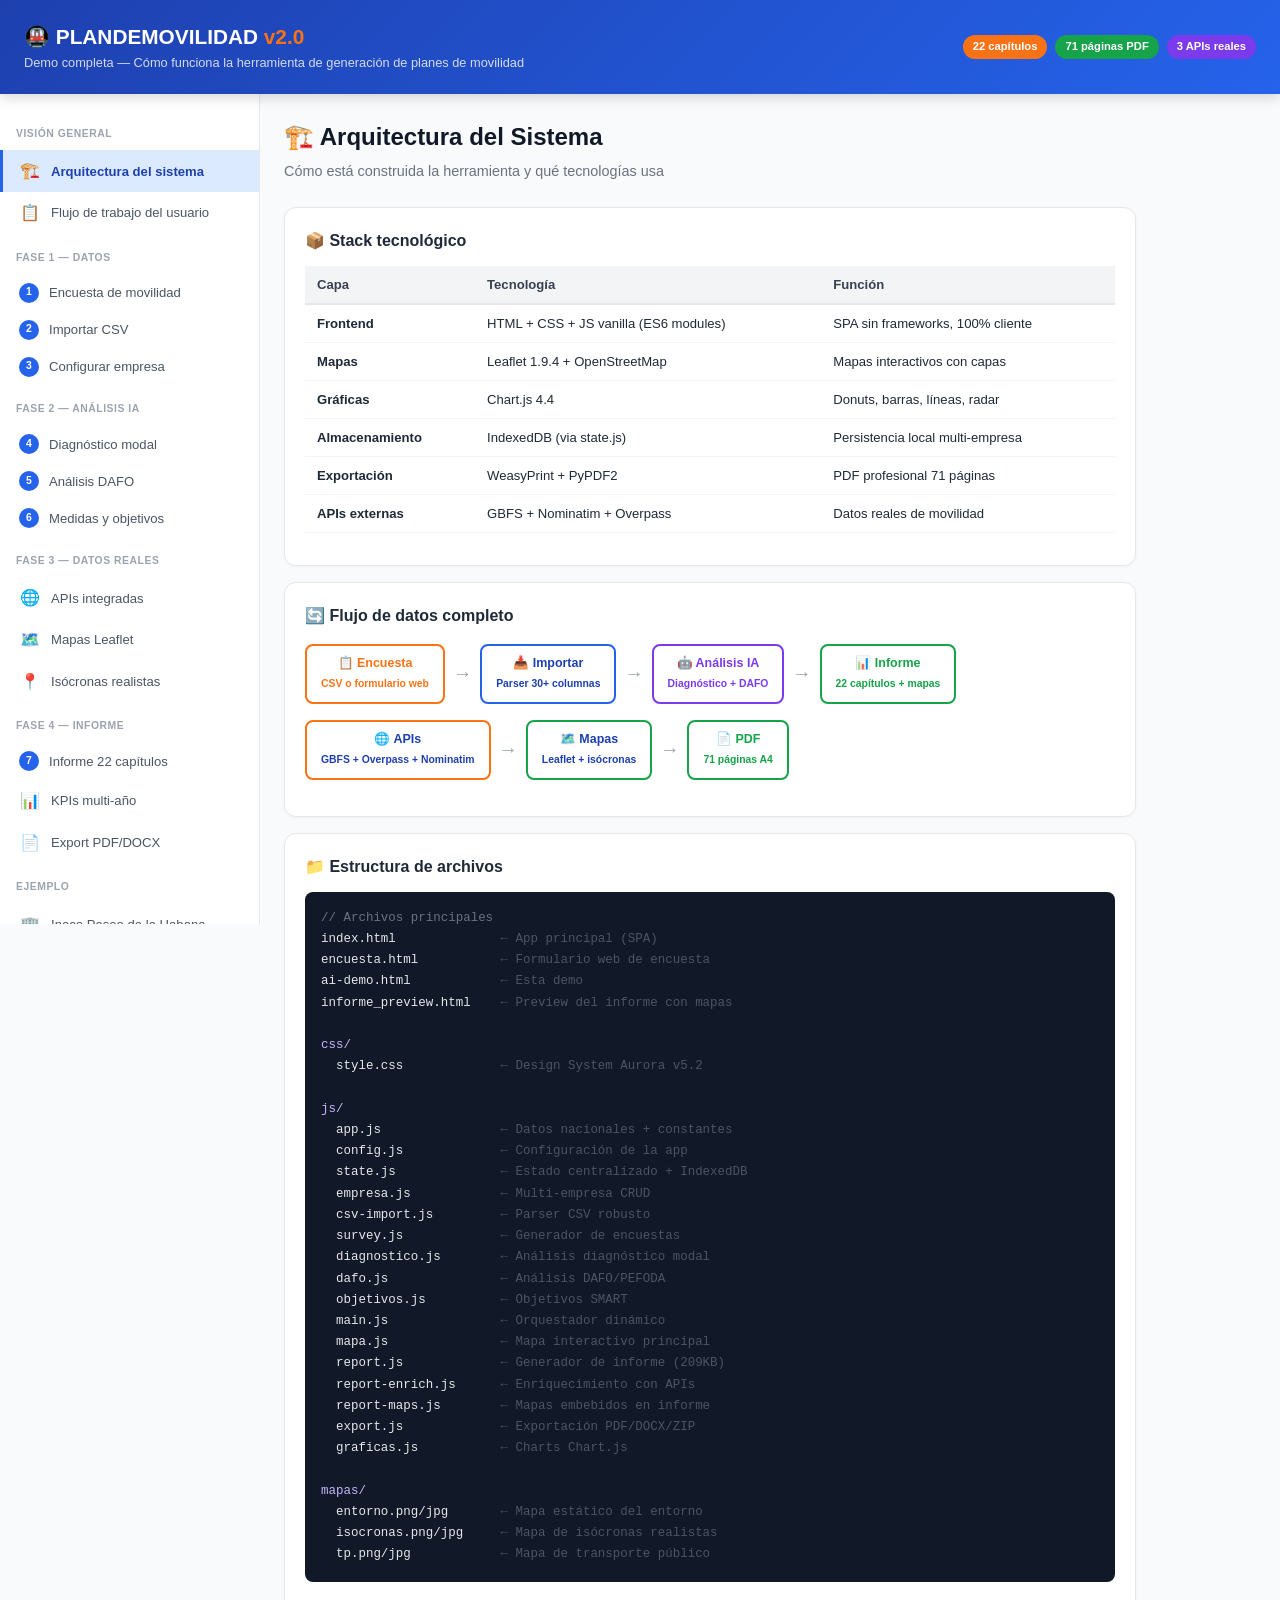
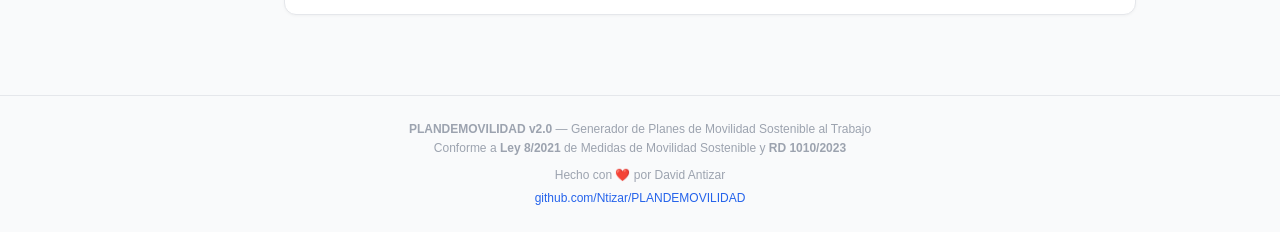
==== commit 532e4514: "feat: ai-demo.html completa — demo de toda la herramienta 15 secciones navegables: - Vision general:" ====
--- a/ai-demo.html
+++ b/ai-demo.html
@@ -3,1177 +3,987 @@
 <head>
     <meta charset="UTF-8">
     <meta name="viewport" content="width=device-width, initial-scale=1.0">
-    <title>PLANDEMOVILIDAD IA Demo — Generación Inteligente de Informes</title>
+    <title>PLANDEMOVILIDAD v2.0 — Demo Completa de la Herramienta</title>
     <style>
-        /* ═══════════════════════════════════════════════════════
-           DESIGN SYSTEM — PLANDEMOVILIDAD IA Demo
-           Autor: David Antizar
-           Hecho con ❤️ por David Antizar
-           ═══════════════════════════════════════════════════════ */
         :root {
-            --blue: #2563eb;
-            --blue-dark: #1e40af;
-            --blue-light: #dbeafe;
-            --orange: #f97316;
-            --orange-dark: #ea580c;
-            --orange-light: #fff7ed;
-            --green: #16a34a;
-            --green-light: #dcfce7;
-            --red: #dc2626;
-            --red-light: #fef2f2;
-            --purple: #7c3aed;
-            --purple-light: #f3e8ff;
-            --gray-50: #f9fafb;
-            --gray-100: #f3f4f6;
-            --gray-200: #e5e7eb;
-            --gray-300: #d1d5db;
-            --gray-400: #9ca3af;
-            --gray-500: #6b7280;
-            --gray-600: #4b5563;
-            --gray-700: #374151;
-            --gray-800: #1f2937;
-            --gray-900: #111827;
+            --blue: #2563eb; --blue-dark: #1e40af; --blue-light: #dbeafe;
+            --orange: #f97316; --orange-dark: #ea580c; --orange-light: #fff7ed;
+            --green: #16a34a; --green-light: #dcfce7;
+            --red: #dc2626; --red-light: #fef2f2;
+            --purple: #7c3aed; --purple-light: #f3e8ff;
+            --gray-50: #f9fafb; --gray-100: #f3f4f6; --gray-200: #e5e7eb;
+            --gray-300: #d1d5db; --gray-400: #9ca3af; --gray-500: #6b7280;
+            --gray-600: #4b5563; --gray-700: #374151; --gray-800: #1f2937; --gray-900: #111827;
             --radius: 12px;
-            --shadow: 0 1px 3px rgba(0,0,0,0.1), 0 1px 2px rgba(0,0,0,0.06);
-            --shadow-lg: 0 10px 15px -3px rgba(0,0,0,0.1), 0 4px 6px -4px rgba(0,0,0,0.1);
         }
         * { box-sizing: border-box; margin: 0; padding: 0; }
-        body {
-            font-family: -apple-system, BlinkMacSystemFont, 'Segoe UI', Roboto, sans-serif;
-            background: var(--gray-50);
-            color: var(--gray-800);
-            line-height: 1.6;
-        }
+        body { font-family: -apple-system, BlinkMacSystemFont, 'Segoe UI', Roboto, sans-serif; background: var(--gray-50); color: var(--gray-800); line-height: 1.6; }
 
         /* ─── HEADER ─── */
-        .header {
-            background: linear-gradient(135deg, var(--blue-dark), var(--blue));
-            color: white;
-            padding: 20px 30px;
-            display: flex;
-            align-items: center;
-            justify-content: space-between;
-            position: sticky;
-            top: 0;
-            z-index: 100;
-            box-shadow: var(--shadow-lg);
-        }
+        .header { background: linear-gradient(135deg, var(--blue-dark), var(--blue)); color: white; padding: 20px 24px; position: sticky; top: 0; z-index: 100; box-shadow: 0 4px 12px rgba(0,0,0,0.15); }
+        .header-inner { max-width: 1400px; margin: 0 auto; display: flex; align-items: center; justify-content: space-between; gap: 16px; flex-wrap: wrap; }
         .header h1 { font-size: 1.3rem; font-weight: 700; }
         .header h1 span { color: var(--orange); }
-        .header-badge {
-            background: rgba(255,255,255,0.15);
-            padding: 6px 14px;
-            border-radius: 20px;
-            font-size: 0.8rem;
-            font-weight: 600;
+        .header .subtitle { font-size: 0.8rem; opacity: 0.8; }
+        .header .badge { background: var(--orange); color: white; padding: 3px 10px; border-radius: 20px; font-size: 0.7rem; font-weight: 600; }
+
+        /* ─── LAYOUT ─── */
+        .app { display: flex; max-width: 1400px; margin: 0 auto; min-height: calc(100vh - 70px); }
+        .sidebar { width: 260px; background: white; border-right: 1px solid var(--gray-200); padding: 16px 0; position: sticky; top: 70px; height: calc(100vh - 70px); overflow-y: auto; flex-shrink: 0; }
+        .content { flex: 1; padding: 24px; max-width: 900px; }
+
+        /* ─── NAV ─── */
+        .nav-section { padding: 8px 16px; font-size: 0.65rem; font-weight: 700; color: var(--gray-400); text-transform: uppercase; letter-spacing: 0.05em; margin-top: 8px; }
+        .nav-item { display: flex; align-items: center; gap: 10px; padding: 8px 16px; cursor: pointer; font-size: 0.82rem; color: var(--gray-600); transition: all 0.15s; border-left: 3px solid transparent; }
+        .nav-item:hover { background: var(--gray-50); color: var(--gray-800); }
+        .nav-item.active { background: var(--blue-light); color: var(--blue-dark); border-left-color: var(--blue); font-weight: 600; }
+        .nav-item .icon { font-size: 1rem; width: 22px; text-align: center; }
+        .nav-item .step { background: var(--blue); color: white; width: 20px; height: 20px; border-radius: 50%; display: flex; align-items: center; justify-content: center; font-size: 0.65rem; font-weight: 700; flex-shrink: 0; }
+        .nav-item .step.done { background: var(--green); }
+
+        /* ─── PANELS ─── */
+        .panel { display: none; }
+        .panel.active { display: block; }
+        .panel-header { margin-bottom: 24px; }
+        .panel-header h2 { font-size: 1.5rem; color: var(--gray-900); margin-bottom: 4px; }
+        .panel-header .desc { color: var(--gray-500); font-size: 0.9rem; }
+
+        /* ─── CARDS ─── */
+        .card { background: white; border: 1px solid var(--gray-200); border-radius: var(--radius); padding: 20px; margin-bottom: 16px; box-shadow: 0 1px 3px rgba(0,0,0,0.04); }
+        .card h3 { font-size: 1rem; color: var(--gray-800); margin-bottom: 12px; display: flex; align-items: center; gap: 8px; }
+        .card h3 .tag { font-size: 0.65rem; padding: 2px 8px; border-radius: 10px; font-weight: 600; }
+        .tag-input { background: var(--blue-light); color: var(--blue-dark); }
+        .tag-ai { background: var(--purple-light); color: var(--purple); }
+        .tag-output { background: var(--green-light); color: var(--green); }
+        .tag-map { background: var(--orange-light); color: var(--orange-dark); }
+        .tag-api { background: #fef3c7; color: #92400e; }
+
+        /* ─── STEP CARDS ─── */
+        .step-card { display: flex; gap: 16px; align-items: flex-start; margin-bottom: 20px; }
+        .step-num { background: var(--blue); color: white; width: 36px; height: 36px; border-radius: 50%; display: flex; align-items: center; justify-content: center; font-weight: 700; font-size: 0.9rem; flex-shrink: 0; }
+        .step-num.green { background: var(--green); }
+        .step-num.orange { background: var(--orange); }
+        .step-body { flex: 1; }
+        .step-body h4 { font-size: 0.95rem; color: var(--gray-800); margin-bottom: 4px; }
+        .step-body p { font-size: 0.85rem; color: var(--gray-600); }
+
+        /* ─── CODE / PROMPT ─── */
+        .code-block { background: var(--gray-900); color: #e5e7eb; padding: 16px; border-radius: 8px; font-family: 'SF Mono', Monaco, 'Cascadia Code', monospace; font-size: 0.78rem; line-height: 1.7; overflow-x: auto; margin: 12px 0; white-space: pre-wrap; }
+        .code-block .comment { color: #6b7280; }
+        .code-block .keyword { color: #93c5fd; }
+        .code-block .string { color: #86efac; }
+        .code-block .highlight { color: #fbbf24; }
+        .code-block .section { color: #c4b5fd; }
+        .code-block .dim { color: #4b5563; }
+
+        /* ─── TABLE ─── */
+        .data-table { width: 100%; border-collapse: collapse; font-size: 0.82rem; margin: 12px 0; }
+        .data-table th { background: var(--gray-100); color: var(--gray-700); padding: 8px 12px; text-align: left; font-weight: 600; border-bottom: 2px solid var(--gray-200); }
+        .data-table td { padding: 8px 12px; border-bottom: 1px solid var(--gray-100); }
+        .data-table tr:hover td { background: var(--gray-50); }
+
+        /* ─── KPI GRID ─── */
+        .kpi-grid { display: grid; grid-template-columns: repeat(auto-fit, minmax(140px, 1fr)); gap: 12px; margin: 16px 0; }
+        .kpi { background: white; border: 1px solid var(--gray-200); border-radius: 10px; padding: 14px; text-align: center; }
+        .kpi .value { font-size: 1.6rem; font-weight: 800; color: var(--blue); }
+        .kpi .label { font-size: 0.72rem; color: var(--gray-500); margin-top: 2px; }
+        .kpi.green .value { color: var(--green); }
+        .kpi.orange .value { color: var(--orange); }
+        .kpi.red .value { color: var(--red); }
+        .kpi.purple .value { color: var(--purple); }
+
+        /* ─── FLOW DIAGRAM ─── */
+        .flow { display: flex; align-items: center; gap: 8px; flex-wrap: wrap; margin: 16px 0; }
+        .flow-box { background: white; border: 2px solid var(--blue); border-radius: 8px; padding: 8px 14px; font-size: 0.78rem; font-weight: 600; color: var(--blue-dark); text-align: center; }
+        .flow-box.green { border-color: var(--green); color: var(--green); }
+        .flow-box.orange { border-color: var(--orange); color: var(--orange); }
+        .flow-box.purple { border-color: var(--purple); color: var(--purple); }
+        .flow-arrow { color: var(--gray-400); font-size: 1.2rem; }
+
+        /* ─── MAP PLACEHOLDER ─── */
+        .map-placeholder { background: linear-gradient(135deg, #e0f2fe 0%, #dbeafe 50%, #bfdbfe 100%); border-radius: 10px; padding: 40px; text-align: center; border: 2px dashed var(--blue); margin: 12px 0; }
+        .map-placeholder .icon { font-size: 2.5rem; margin-bottom: 8px; }
+        .map-placeholder .label { font-size: 0.85rem; color: var(--blue-dark); font-weight: 600; }
+
+        /* ─── FOOTER ─── */
+        .footer { text-align: center; padding: 24px; color: var(--gray-400); font-size: 0.75rem; border-top: 1px solid var(--gray-200); margin-top: 40px; }
+        .footer a { color: var(--blue); text-decoration: none; }
+
+        @media (max-width: 768px) {
+            .sidebar { display: none; }
+            .content { padding: 16px; }
         }
-
-        /* ─── LAYOUT ─── */
-        .layout {
-            display: grid;
-            grid-template-columns: 260px 1fr;
-            min-height: calc(100vh - 64px);
-        }
-
-        /* ─── SIDEBAR ─── */
-        .sidebar {
-            background: white;
-            border-right: 1px solid var(--gray-200);
-            padding: 16px 0;
-            overflow-y: auto;
-            position: sticky;
-            top: 64px;
-            height: calc(100vh - 64px);
-        }
-        .sidebar-title {
-            padding: 0 16px 12px;
-            font-size: 0.7rem;
-            text-transform: uppercase;
-            letter-spacing: 0.1em;
-            color: var(--gray-400);
-            font-weight: 700;
-        }
-        .nav-item {
-            display: flex;
-            align-items: center;
-            gap: 10px;
-            padding: 10px 16px;
-            cursor: pointer;
-            font-size: 0.85rem;
-            color: var(--gray-600);
-            border-left: 3px solid transparent;
-            transition: all 0.15s;
-        }
-        .nav-item:hover { background: var(--gray-50); color: var(--gray-800); }
-        .nav-item.active {
-            background: var(--blue-light);
-            color: var(--blue);
-            border-left-color: var(--blue);
-            font-weight: 600;
-        }
-        .nav-item .icon { font-size: 1rem; width: 22px; text-align: center; }
-        .nav-item .badge {
-            margin-left: auto;
-            background: var(--green);
-            color: white;
-            font-size: 0.65rem;
-            padding: 2px 6px;
-            border-radius: 10px;
-            font-weight: 700;
-        }
-        .nav-item .badge.pending {
-            background: var(--gray-300);
-            color: var(--gray-600);
-        }
-
-        /* ─── MAIN CONTENT ─── */
-        .main { padding: 30px; max-width: 1100px; }
-
-        /* ─── CHAPTER PANEL ─── */
-        .chapter-panel { display: none; }
-        .chapter-panel.active { display: block; }
-
-        .chapter-header {
-            display: flex;
-            align-items: center;
-            gap: 16px;
-            margin-bottom: 24px;
-        }
-        .chapter-number {
-            background: var(--blue);
-            color: white;
-            width: 44px;
-            height: 44px;
-            border-radius: 12px;
-            display: flex;
-            align-items: center;
-            justify-content: center;
-            font-size: 1.1rem;
-            font-weight: 800;
-            flex-shrink: 0;
-        }
-        .chapter-header h2 { font-size: 1.4rem; color: var(--gray-900); }
-        .chapter-header p { color: var(--gray-500); font-size: 0.85rem; margin-top: 2px; }
-
-        /* ─── DATA CARDS ─── */
-        .data-section {
-            background: white;
-            border-radius: var(--radius);
-            border: 1px solid var(--gray-200);
-            padding: 20px;
-            margin-bottom: 20px;
-        }
-        .data-section h3 {
-            font-size: 0.9rem;
-            color: var(--gray-700);
-            margin-bottom: 12px;
-            display: flex;
-            align-items: center;
-            gap: 8px;
-        }
-        .data-section h3 .tag {
-            font-size: 0.65rem;
-            padding: 2px 8px;
-            border-radius: 6px;
-            font-weight: 700;
-            text-transform: uppercase;
-        }
-        .tag-input { background: var(--blue-light); color: var(--blue); }
-        .tag-api { background: var(--green-light); color: var(--green); }
-        .tag-ai { background: var(--purple-light); color: var(--purple); }
-        .tag-output { background: var(--orange-light); color: var(--orange-dark); }
-
-        /* ─── PROMPT BOX ─── */
-        .prompt-box {
-            background: var(--gray-900);
-            color: #e2e8f0;
-            border-radius: var(--radius);
-            padding: 20px;
-            font-family: 'JetBrains Mono', 'Fira Code', monospace;
-            font-size: 0.8rem;
-            line-height: 1.7;
-            margin-bottom: 20px;
-            position: relative;
-            overflow: hidden;
-        }
-        .prompt-box::before {
-            content: 'PROMPT → LLM';
-            position: absolute;
-            top: 0;
-            right: 0;
-            background: var(--purple);
-            color: white;
-            padding: 4px 12px;
-            font-size: 0.6rem;
-            font-weight: 700;
-            border-radius: 0 0 0 8px;
-            font-family: -apple-system, sans-serif;
-        }
-        .prompt-box .var { color: var(--orange); font-weight: 600; }
-        .prompt-box .section { color: var(--blue); }
-        .prompt-box .comment { color: var(--gray-500); font-style: italic; }
-        .prompt-box .keyword { color: #a78bfa; }
-
-        /* ─── AI RESPONSE ─── */
-        .ai-response {
-            border: 2px solid var(--green);
-            border-radius: var(--radius);
-            overflow: hidden;
-            margin-bottom: 20px;
-        }
-        .ai-response-header {
-            background: var(--green);
-            color: white;
-            padding: 10px 16px;
-            font-size: 0.8rem;
-            font-weight: 700;
-            display: flex;
-            align-items: center;
-            gap: 8px;
-        }
-        .ai-response-body {
-            background: white;
-            padding: 20px;
-        }
-        .ai-response-body h4 { color: var(--gray-900); margin: 16px 0 8px; font-size: 1rem; }
-        .ai-response-body h4:first-child { margin-top: 0; }
-        .ai-response-body p { color: var(--gray-700); margin-bottom: 10px; font-size: 0.9rem; }
-        .ai-response-body ul { margin: 8px 0 12px 20px; }
-        .ai-response-body li { color: var(--gray-700); margin-bottom: 4px; font-size: 0.88rem; }
-        .ai-response-body table { width: 100%; border-collapse: collapse; margin: 12px 0; }
-        .ai-response-body th { background: var(--blue); color: white; padding: 8px 12px; text-align: left; font-size: 0.8rem; }
-        .ai-response-body td { padding: 8px 12px; border-bottom: 1px solid var(--gray-200); font-size: 0.85rem; }
-        .ai-response-body tr:nth-child(even) { background: var(--gray-50); }
-        .ai-response-body .kpi-inline {
-            display: inline-block;
-            background: var(--blue-light);
-            color: var(--blue-dark);
-            padding: 2px 8px;
-            border-radius: 4px;
-            font-weight: 700;
-            font-size: 0.85rem;
-        }
-        .ai-response-body .highlight {
-            background: linear-gradient(transparent 60%, #fef08a 60%);
-            font-weight: 600;
-        }
-
-        /* ─── GENERATE BUTTON ─── */
-        .generate-btn {
-            display: inline-flex;
-            align-items: center;
-            gap: 8px;
-            background: linear-gradient(135deg, var(--purple), var(--blue));
-            color: white;
-            border: none;
-            padding: 12px 24px;
-            border-radius: 10px;
-            font-size: 0.9rem;
-            font-weight: 700;
-            cursor: pointer;
-            transition: all 0.2s;
-            box-shadow: 0 4px 12px rgba(124, 58, 237, 0.3);
-        }
-        .generate-btn:hover { transform: translateY(-1px); box-shadow: 0 6px 20px rgba(124, 58, 237, 0.4); }
-        .generate-btn:active { transform: translateY(0); }
-        .generate-btn.loading {
-            opacity: 0.7;
-            pointer-events: none;
-        }
-
-        /* ─── ARCHITECTURE DIAGRAM ─── */
-        .arch-diagram {
-            background: white;
-            border-radius: var(--radius);
-            border: 1px solid var(--gray-200);
-            padding: 30px;
-            margin-bottom: 20px;
-        }
-        .arch-flow {
-            display: flex;
-            align-items: center;
-            justify-content: center;
-            gap: 0;
-            flex-wrap: wrap;
-        }
-        .arch-box {
-            padding: 14px 18px;
-            border-radius: 10px;
-            text-align: center;
-            font-size: 0.78rem;
-            font-weight: 600;
-            min-width: 120px;
-        }
-        .arch-box.data { background: var(--blue-light); color: var(--blue-dark); border: 2px solid var(--blue); }
-        .arch-box.process { background: var(--orange-light); color: var(--orange-dark); border: 2px solid var(--orange); }
-        .arch-box.ai { background: var(--purple-light); color: var(--purple); border: 2px solid var(--purple); }
-        .arch-box.output { background: var(--green-light); color: var(--green); border: 2px solid var(--green); }
-        .arch-arrow {
-            font-size: 1.4rem;
-            color: var(--gray-400);
-            padding: 0 8px;
-        }
-
-        /* ─── FOOTER ─── */
-        .footer {
-            text-align: center;
-            padding: 20px;
-            color: var(--gray-400);
-            font-size: 0.75rem;
-            border-top: 1px solid var(--gray-200);
-            margin-top: 40px;
-        }
-        .footer strong { color: var(--orange); }
     </style>
 </head>
 <body>
 
-<!-- ═══════ HEADER ═══════ -->
-<header class="header">
-    <h1>🚇 PLANDEMOVILIDAD <span>IA Demo</span></h1>
-    <div class="header-badge">Prototype v1.0</div>
-</header>
-
-<div class="layout">
-
-<!-- ═══════ SIDEBAR ═══════ -->
-<nav class="sidebar">
-    <div class="sidebar-title">Arquitectura</div>
-    <div class="nav-item active" onclick="showPanel('overview')">
-        <span class="icon">🏗️</span> Visión general
-    </div>
-
-    <div class="sidebar-title" style="margin-top:12px">Ejemplos por capítulo</div>
-    <div class="nav-item" onclick="showPanel('ch2')">
-        <span class="icon">📋</span> Resumen Ejecutivo
-        <span class="badge">AI</span>
-    </div>
-    <div class="nav-item" onclick="showPanel('ch5')">
-        <span class="icon">🗺️</span> Análisis del Entorno
-        <span class="badge">API</span>
-    </div>
-    <div class="nav-item" onclick="showPanel('ch8')">
-        <span class="icon">📊</span> Resultados Encuesta
-        <span class="badge">AI</span>
-    </div>
-    <div class="nav-item" onclick="showPanel('ch11')">
-        <span class="icon">🌿</span> Huella de Carbono
-        <span class="badge">AI</span>
-    </div>
-    <div class="nav-item" onclick="showPanel('ch13')">
-        <span class="icon">🚌</span> Transporte Público
-        <span class="badge">API</span>
-    </div>
-    <div class="nav-item" onclick="showPanel('ch15')">
-        <span class="icon">🎯</span> Análisis DAFO
-        <span class="badge">AI</span>
-    </div>
-    <div class="nav-item" onclick="showPanel('ch17')">
-        <span class="icon">🛠️</span> Plan de Medidas
-        <span class="badge">AI</span>
-    </div>
-    <div class="nav-item" onclick="showPanel('ch21')">
-        <span class="icon">📝</span> Conclusiones
-        <span class="badge">AI</span>
-    </div>
-</nav>
-
-<!-- ═══════ MAIN ═══════ -->
-<main class="main">
-
-<!-- ═══════ PANEL: OVERVIEW ═══════ -->
-<div class="chapter-panel active" id="panel-overview">
-    <div class="chapter-header">
-        <div class="chapter-number">🏗️</div>
+<!-- ═══════════════ HEADER ═══════════════ -->
+<div class="header">
+    <div class="header-inner">
         <div>
-            <h2>Arquitectura del Sistema IA</h2>
-            <p>Cómo los datos se transforman en contenido del informe mediante IA</p>
-        </div>
-    </div>
-
-    <div class="arch-diagram">
-        <h3 style="margin-bottom:16px; color:var(--gray-700)">Flujo de datos: del input al informe</h3>
-        <div class="arch-flow">
-            <div class="arch-box data">
-                📋 Encuestas<br>
-                <small>CSV/JSON</small>
-            </div>
-            <span class="arch-arrow">→</span>
-            <div class="arch-box data">
-                🗺️ APIs Externas<br>
-                <small>NAP, GBFS, ORS</small>
-            </div>
-            <span class="arch-arrow">→</span>
-            <div class="arch-box process">
-                🔧 Normalización<br>
-                <small>appState</small>
-            </div>
-            <span class="arch-arrow">→</span>
-            <div class="arch-box ai">
-                🤖 LLM (prompt)<br>
-                <small>qwen/gpt/claude</small>
-            </div>
-            <span class="arch-arrow">→</span>
-            <div class="arch-box output">
-                📄 Capítulo HTML<br>
-                <small>22 secciones</small>
-            </div>
-        </div>
-    </div>
-
-    <div class="data-section">
-        <h3>📦 Fuentes de datos disponibles <span class="tag tag-input">INPUT</span></h3>
-        <table style="width:100%; border-collapse:collapse; font-size:0.85rem">
-            <thead><tr>
-                <th style="text-align:left;padding:8px;border-bottom:2px solid var(--gray-200);color:var(--gray-500)">Fuente</th>
-                <th style="text-align:left;padding:8px;border-bottom:2px solid var(--gray-200);color:var(--gray-500)">Datos</th>
-                <th style="text-align:left;padding:8px;border-bottom:2px solid var(--gray-200);color:var(--gray-500)">Tipo</th>
-                <th style="text-align:left;padding:8px;border-bottom:2px solid var(--gray-200);color:var(--gray-500)">Capítulos</th>
-            </tr></thead>
-            <tbody>
-                <tr><td style="padding:8px;border-bottom:1px solid var(--gray-100)">👤 Encuesta movilidad</td><td style="padding:8px;border-bottom:1px solid var(--gray-100)">Modo, distancia, tiempo, departamento</td><td style="padding:8px;border-bottom:1px solid var(--gray-100)"><span class="tag tag-input">CSV</span></td><td style="padding:8px;border-bottom:1px solid var(--gray-100)">8, 9, 10, 11</td></tr>
-                <tr><td style="padding:8px;border-bottom:1px solid var(--gray-100)">🏢 Centro de trabajo</td><td style="padding:8px;border-bottom:1px solid var(--gray-100)">Nombre, dirección, coords, plantilla, turnos</td><td style="padding:8px;border-bottom:1px solid var(--gray-100)"><span class="tag tag-input">FORM</span></td><td style="padding:8px;border-bottom:1px solid var(--gray-100)">6, 7</td></tr>
-                <tr><td style="padding:8px;border-bottom:1px solid var(--gray-100)">🚌 NAP DGT</td><td style="padding:8px;border-bottom:1px solid var(--gray-100)">Paradas, líneas, frecuencias en radio 500m-2km</td><td style="padding:8px;border-bottom:1px solid var(--gray-100)"><span class="tag tag-api">API</span></td><td style="padding:8px;border-bottom:1px solid var(--gray-100)">13</td></tr>
-                <tr><td style="padding:8px;border-bottom:1px solid var(--gray-100)">🚲 GBFS</td><td style="padding:8px;border-bottom:1px solid var(--gray-100)">Estaciones bici compartida, plazas, estado</td><td style="padding:8px;border-bottom:1px solid var(--gray-100)"><span class="tag tag-api">API</span></td><td style="padding:8px;border-bottom:1px solid var(--gray-100)">14</td></tr>
-                <tr><td style="padding:8px;border-bottom:1px solid var(--gray-100)">🗺️ ORS Isochronas</td><td style="padding:8px;border-bottom:1px solid var(--gray-100)">Zonas 15/30/45 min a pie, bici, coche, TP</td><td style="padding:8px;border-bottom:1px solid var(--gray-100)"><span class="tag tag-api">API</span></td><td style="padding:8px;border-bottom:1px solid var(--gray-100)">5, 10</td></tr>
-                <tr><td style="padding:8px;border-bottom:1px solid var(--gray-100)">🌿 MITECO</td><td style="padding:8px;border-bottom:1px solid var(--gray-100)">Factores emisión CO₂ por modo (2024)</td><td style="padding:8px;border-bottom:1px solid var(--gray-100)"><span class="tag tag-input">REF</span></td><td style="padding:8px;border-bottom:1px solid var(--gray-100)">11</td></tr>
-                <tr><td style="padding:8px;border-bottom:1px solid var(--gray-100)">🚗 Flota empresa</td><td style="padding:8px;border-bottom:1px solid var(--gray-100)">Vehículos, combustible, matrícula</td><td style="padding:8px;border-bottom:1px solid var(--gray-100)"><span class="tag tag-input">FORM</span></td><td style="padding:8px;border-bottom:1px solid var(--gray-100)">7, 12</td></tr>
-                <tr><td style="padding:8px;border-bottom:1px solid var(--gray-100)">📊 KPIs históricos</td><td style="padding:8px;border-bottom:1px solid var(--gray-100)">Valores por año, tendencias</td><td style="padding:8px;border-bottom:1px solid var(--gray-100)"><span class="tag tag-input">MATRIX</span></td><td style="padding:8px;border-bottom:1px solid var(--gray-100)">18</td></tr>
-            </tbody>
-        </table>
-    </div>
-
-    <div class="data-section">
-        <h3>🤖 Cómo funciona el prompt por capítulo <span class="tag tag-ai">IA</span></h3>
-        <p style="color:var(--gray-600); font-size:0.88rem; margin-bottom:12px">
-            Para cada capítulo, se construye un <strong>prompt estructurado</strong> que incluye:
-        </p>
-        <ul style="margin-left:20px; color:var(--gray-600); font-size:0.88rem">
-            <li><strong>Contexto:</strong> Tipo de documento, normativa aplicable (Ley 8/2021)</li>
-            <li><strong>Datos:</strong> JSON con todos los datos relevantes de <code>appState</code></li>
-            <li><strong>Instrucciones:</strong> Formato de salida, extensión mínima, tono profesional</li>
-            <li><strong>Ejemplos:</strong> Referencia a informes anteriores o plantillas</li>
+            <h1>🚇 PLANDEMOVILIDAD <span>v2.0</span></h1>
+            <div class="subtitle">Demo completa — Cómo funciona la herramienta de generación de planes de movilidad</div>
+        </div>
+        <div style="display:flex;gap:8px;align-items:center">
+            <span class="badge">22 capítulos</span>
+            <span class="badge" style="background:var(--green)">71 páginas PDF</span>
+            <span class="badge" style="background:var(--purple)">3 APIs reales</span>
+        </div>
+    </div>
+</div>
+
+<!-- ═══════════════ APP ═══════════════ -->
+<div class="app">
+
+<!-- ─── SIDEBAR ─── -->
+<div class="sidebar">
+    <div class="nav-section">Visión General</div>
+    <div class="nav-item active" onclick="show('overview')">
+        <span class="icon">🏗️</span> Arquitectura del sistema
+    </div>
+    <div class="nav-item" onclick="show('workflow')">
+        <span class="icon">📋</span> Flujo de trabajo del usuario
+    </div>
+
+    <div class="nav-section">Fase 1 — Datos</div>
+    <div class="nav-item" onclick="show('survey')">
+        <span class="step">1</span> Encuesta de movilidad
+    </div>
+    <div class="nav-item" onclick="show('import')">
+        <span class="step">2</span> Importar CSV
+    </div>
+    <div class="nav-item" onclick="show('empresa')">
+        <span class="step">3</span> Configurar empresa
+    </div>
+
+    <div class="nav-section">Fase 2 — Análisis IA</div>
+    <div class="nav-item" onclick="show('diagnostico')">
+        <span class="step">4</span> Diagnóstico modal
+    </div>
+    <div class="nav-item" onclick="show('dafo')">
+        <span class="step">5</span> Análisis DAFO
+    </div>
+    <div class="nav-item" onclick="show('medidas')">
+        <span class="step">6</span> Medidas y objetivos
+    </div>
+
+    <div class="nav-section">Fase 3 — Datos Reales</div>
+    <div class="nav-item" onclick="show('apis')">
+        <span class="icon">🌐</span> APIs integradas
+    </div>
+    <div class="nav-item" onclick="show('maps')">
+        <span class="icon">🗺️</span> Mapas Leaflet
+    </div>
+    <div class="nav-item" onclick="show('isochrones')">
+        <span class="icon">📍</span> Isócronas realistas
+    </div>
+
+    <div class="nav-section">Fase 4 — Informe</div>
+    <div class="nav-item" onclick="show('report')">
+        <span class="step">7</span> Informe 22 capítulos
+    </div>
+    <div class="nav-item" onclick="show('kpis')">
+        <span class="icon">📊</span> KPIs multi-año
+    </div>
+    <div class="nav-item" onclick="show('pdf')">
+        <span class="icon">📄</span> Export PDF/DOCX
+    </div>
+
+    <div class="nav-section">Ejemplo</div>
+    <div class="nav-item" onclick="show('example')">
+        <span class="icon">🏢</span> Ineco Paseo de la Habana
+    </div>
+</div>
+
+<!-- ─── CONTENT ─── -->
+<div class="content">
+
+<!-- ═══════ OVERVIEW ═══════ -->
+<div class="panel active" id="panel-overview">
+    <div class="panel-header">
+        <h2>🏗️ Arquitectura del Sistema</h2>
+        <p class="desc">Cómo está construida la herramienta y qué tecnologías usa</p>
+    </div>
+
+    <div class="card">
+        <h3>📦 Stack tecnológico</h3>
+        <table class="data-table">
+            <tr><th>Capa</th><th>Tecnología</th><th>Función</th></tr>
+            <tr><td><strong>Frontend</strong></td><td>HTML + CSS + JS vanilla (ES6 modules)</td><td>SPA sin frameworks, 100% cliente</td></tr>
+            <tr><td><strong>Mapas</strong></td><td>Leaflet 1.9.4 + OpenStreetMap</td><td>Mapas interactivos con capas</td></tr>
+            <tr><td><strong>Gráficas</strong></td><td>Chart.js 4.4</td><td>Donuts, barras, líneas, radar</td></tr>
+            <tr><td><strong>Almacenamiento</strong></td><td>IndexedDB (via state.js)</td><td>Persistencia local multi-empresa</td></tr>
+            <tr><td><strong>Exportación</strong></td><td>WeasyPrint + PyPDF2</td><td>PDF profesional 71 páginas</td></tr>
+            <tr><td><strong>APIs externas</strong></td><td>GBFS + Nominatim + Overpass</td><td>Datos reales de movilidad</td></tr>
+        </table>
+    </div>
+
+    <div class="card">
+        <h3>🔄 Flujo de datos completo</h3>
+        <div class="flow">
+            <div class="flow-box orange">📋 Encuesta<br><small>CSV o formulario web</small></div>
+            <span class="flow-arrow">→</span>
+            <div class="flow-box">📥 Importar<br><small>Parser 30+ columnas</small></div>
+            <span class="flow-arrow">→</span>
+            <div class="flow-box purple">🤖 Análisis IA<br><small>Diagnóstico + DAFO</small></div>
+            <span class="flow-arrow">→</span>
+            <div class="flow-box green">📊 Informe<br><small>22 capítulos + mapas</small></div>
+        </div>
+        <div class="flow" style="margin-top:8px">
+            <div class="flow-box" style="border-color:var(--orange)">🌐 APIs<br><small>GBFS + Overpass + Nominatim</small></div>
+            <span class="flow-arrow">→</span>
+            <div class="flow-box" style="border-color:var(--green)">🗺️ Mapas<br><small>Leaflet + isócronas</small></div>
+            <span class="flow-arrow">→</span>
+            <div class="flow-box green">📄 PDF<br><small>71 páginas A4</small></div>
+        </div>
+    </div>
+
+    <div class="card">
+        <h3>📁 Estructura de archivos</h3>
+        <div class="code-block"><span class="comment">// Archivos principales</span>
+index.html              <span class="dim">← App principal (SPA)</span>
+encuesta.html           <span class="dim">← Formulario web de encuesta</span>
+ai-demo.html            <span class="dim">← Esta demo</span>
+informe_preview.html    <span class="dim">← Preview del informe con mapas</span>
+
+<span class="section">css/</span>
+  style.css             <span class="dim">← Design System Aurora v5.2</span>
+
+<span class="section">js/</span>
+  app.js                <span class="dim">← Datos nacionales + constantes</span>
+  config.js             <span class="dim">← Configuración de la app</span>
+  state.js              <span class="dim">← Estado centralizado + IndexedDB</span>
+  empresa.js            <span class="dim">← Multi-empresa CRUD</span>
+  csv-import.js         <span class="dim">← Parser CSV robusto</span>
+  survey.js             <span class="dim">← Generador de encuestas</span>
+  diagnostico.js        <span class="dim">← Análisis diagnóstico modal</span>
+  dafo.js               <span class="dim">← Análisis DAFO/PEFODA</span>
+  objetivos.js          <span class="dim">← Objetivos SMART</span>
+  main.js               <span class="dim">← Orquestador dinámico</span>
+  mapa.js               <span class="dim">← Mapa interactivo principal</span>
+  report.js             <span class="dim">← Generador de informe (209KB)</span>
+  report-enrich.js      <span class="dim">← Enriquecimiento con APIs</span>
+  report-maps.js        <span class="dim">← Mapas embebidos en informe</span>
+  export.js             <span class="dim">← Exportación PDF/DOCX/ZIP</span>
+  graficas.js           <span class="dim">← Charts Chart.js</span>
+
+<span class="section">mapas/</span>
+  entorno.png/jpg       <span class="dim">← Mapa estático del entorno</span>
+  isocronas.png/jpg     <span class="dim">← Mapa de isócronas realistas</span>
+  tp.png/jpg            <span class="dim">← Mapa de transporte público</span></div>
+    </div>
+</div>
+
+<!-- ═══════ WORKFLOW ═══════ -->
+<div class="panel" id="panel-workflow">
+    <div class="panel-header">
+        <h2>📋 Flujo de trabajo del usuario</h2>
+        <p class="desc">Paso a paso completo para generar un PMST/PTST profesional</p>
+    </div>
+
+    <div class="kpi-grid">
+        <div class="kpi"><div class="value">7</div><div class="label">Pasos principales</div></div>
+        <div class="kpi green"><div class="value">~15 min</div><div class="label">Tiempo estimado</div></div>
+        <div class="kpi orange"><div class="value">22</div><div class="label">Capítulos generados</div></div>
+        <div class="kpi purple"><div class="value">71</div><div class="label">Páginas PDF</div></div>
+    </div>
+
+    <div class="step-card">
+        <div class="step-num">1</div>
+        <div class="step-body">
+            <h4>📋 Crear encuesta de movilidad</h4>
+            <p>Acceder a <code>encuesta.html</code> para crear un formulario web con 6 secciones: datos personales, desplazamiento habitual, valoración del entorno, satisfacción, teletrabajo y propuestas. El formulario exporta un CSV con 21 columnas.</p>
+            <p style="margin-top:6px"><strong>Alternativa:</strong> Crear el CSV directamente en Excel/Google Sheets con las 21 columnas del formato.</p>
+        </div>
+    </div>
+
+    <div class="step-card">
+        <div class="step-num">2</div>
+        <div class="step-body">
+            <h4>📥 Importar respuestas CSV</h4>
+            <p>En la app principal, pulsar <strong>⚙️ Empresas → Importar CSV</strong>. El parser detecta automáticamente 30+ columnas con 15+ aliases (ej: "modo", "transporte", "medio" → todos mapean a modo principal). Soporta CSV con BOM, separadores coma/punto-coma, y encoding UTF-8/Windows-1252.</p>
+        </div>
+    </div>
+
+    <div class="step-card">
+        <div class="step-num">3</div>
+        <div class="step-body">
+            <h4>🏢 Configurar empresa y centro</h4>
+            <p>Introducir: nombre, CIF, sector, empleados totales. En la pestaña <strong>Centro</strong>: nombre, dirección, código postal, ciudad, coordenadas GPS (latitud/longitud). Las coordenadas son clave para las APIs.</p>
+        </div>
+    </div>
+
+    <div class="step-card">
+        <div class="step-num">4</div>
+        <div class="step-body">
+            <h4>📊 Ejecutar diagnóstico y DAFO</h4>
+            <p>Ir a <strong>Diagnóstico → Calcular</strong>. La IA genera automáticamente: reparto modal, indicadores de sostenibilidad, análisis DAFO (Fortalezas/Debilidades/Oportunidades/Amenazas), 15 medidas y 7 objetivos SMART.</p>
+        </div>
+    </div>
+
+    <div class="step-card">
+        <div class="step-num green">5</div>
+        <div class="step-body">
+            <h4>🌐 Enriquecer con APIs reales</h4>
+            <p>Si hay coordenadas, la app carga automáticamente: <strong>GBFS</strong> (estaciones BiciMAD), <strong>Overpass</strong> (paradas de bus/metro de OpenStreetMap), <strong>Nominatim</strong> (POIs del entorno). Sin API key para GBFS y Overpass.</p>
+        </div>
+    </div>
+
+    <div class="step-card">
+        <div class="step-num green">6</div>
+        <div class="step-body">
+            <h4>🗺️ Ver mapa interactivo</h4>
+            <p>La pestaña <strong>Mapa</strong> muestra: paradas TP (rojo), BiciMAD (verde/amarillo/rojo), centro (azul), y capa de isócronas con polígonos irregulares que simulan barreras urbanas.</p>
+        </div>
+    </div>
+
+    <div class="step-card">
+        <div class="step-num orange">7</div>
+        <div class="step-body">
+            <h4>📄 Generar informe y exportar</h4>
+            <p>Pulsar <strong>📥 Export → PDF</strong>. La herramienta genera un HTML de 170-180KB con 22 capítulos, tablas, gráficas, mapas y comentarios de la IA. WeasyPrint lo convierte a PDF de 71 páginas A4.</p>
+        </div>
+    </div>
+</div>
+
+<!-- ═══════ SURVEY ═══════ -->
+<div class="panel" id="panel-survey">
+    <div class="panel-header">
+        <h2>📋 Paso 1 — Encuesta de movilidad</h2>
+        <p class="desc">Formulario web profesional con 6 secciones y export CSV</p>
+    </div>
+
+    <div class="card">
+        <h3>📄 Archivo: <code>encuesta.html</code> <span class="tag tag-input">INPUT</span></h3>
+        <p>Formulario autocontenido (sin servidor) que el empleado completa en su navegador. Guarda los datos en memoria y permite exportar a CSV.</p>
+    </div>
+
+    <div class="card">
+        <h3>📝 Secciones del formulario</h3>
+        <table class="data-table">
+            <tr><th>#</th><th>Sección</th><th>Campos</th><th>Preguntas ejemplo</th></tr>
+            <tr><td>1</td><td><strong>Datos personales</strong></td><td>Nombre, email, departamento, puesto</td><td>"¿En qué departamento trabajas?"</td></tr>
+            <tr><td>2</td><td><strong>Desplazamiento habitual</strong></td><td>Modo, distancia, tiempo, frecuencia</td><td>"¿Cómo acudes al trabajo habitualmente?"</td></tr>
+            <tr><td>3</td><td><strong>Valoración entorno</strong></td><td>Calificación 1-5 de alternativas</td><td>"¿Qué valoras de la oferta de bus?"</td></tr>
+            <tr><td>4</td><td><strong>Satisfacción</strong></td><td>Encuesta NPS, barato/difícil/seguro</td><td>"¿Qué facilidad o dificultad tienes para desplazarte?"</td></tr>
+            <tr><td>5</td><td><strong>Teletrabajo</strong></td><td>Frecuencia, días, equipamiento</td><td>"¿Cuántos días a la semana teletrabajas?"</td></tr>
+            <tr><td>6</td><td><strong>Propuestas</strong></td><td>Texto libre, preferencias</td><td>"¿Qué mejoras propones para la movilidad?"</td></tr>
+        </table>
+    </div>
+
+    <div class="card">
+        <h3>📊 CSV de salida — 21 columnas</h3>
+        <div class="code-block"><span class="comment">// Columnas del CSV exportado</span>
+<span class="keyword">nombre</span>, <span class="keyword">email</span>, <span class="keyword">departamento</span>, <span class="keyword">puesto</span>,
+<span class="keyword">modo_principal</span>, <span class="keyword">distancia_km</span>, <span class="keyword">tiempo_viaje_min</span>,
+<span class="keyword">frecuencia</span>, <span class="keyword">dias_teletrabajo</span>,
+<span class="keyword">valoracion_bus</span>, <span class="keyword">valoracion_metro</span>, <span class="keyword">valoracion_bici</span>,
+<span class="keyword">satisfaccion</span>, <span class="keyword">facilidades</span>, <span class="keyword">dificultades</span>,
+<span class="keyword">co2_estimado</span>, <span class="keyword">proposiciones</span>, <span class="keyword">fecha</span>,
+<span class="keyword">lat_origen</span>, <span class="keyword">lon_origen</span>, <span class="keyword">observaciones</span></div>
+    </div>
+
+    <div class="card">
+        <h3>⚡ Ejemplo de respuesta</h3>
+        <table class="data-table">
+            <tr><th>Campo</th><th>Valor</th></tr>
+            <tr><td>nombre</td><td>María García López</td></tr>
+            <tr><td>departamento</td><td>Ingeniería</td></tr>
+            <tr><td>modo_principal</td><td>transporte_publico</td></tr>
+            <tr><td>distancia_km</td><td>8</td></tr>
+            <tr><td>tiempo_viaje_min</td><td>30</td></tr>
+            <tr><td>dias_teletrabajo</td><td>2</td></tr>
+            <tr><td>valoracion_bus</td><td>4</td></tr>
+            <tr><td>co2_estimado</td><td>0.8 kg/día</td></tr>
+        </table>
+    </div>
+</div>
+
+<!-- ═══════ IMPORT ═══════ -->
+<div class="panel" id="panel-import">
+    <div class="panel-header">
+        <h2>📥 Paso 2 — Importar CSV</h2>
+        <p class="desc">Parser robusto con auto-detección y 30+ columnas mapeadas</p>
+    </div>
+
+    <div class="card">
+        <h3>🔧 Parser CSV (csv-import.js — 15KB) <span class="tag tag-ai">IA</span></h3>
+        <p>El parser detecta automáticamente:</p>
+        <ul style="margin:8px 0 0 20px;font-size:0.85rem">
+            <li><strong>Separador:</strong> coma (`,`) o punto-y-coma (<code>;</code>)</li>
+            <li><strong>Encoding:</strong> UTF-8 o Windows-1252 (con BOM o sin él)</li>
+            <li><strong>Encabezados:</strong> 15+ aliases por columna (ej: "modo", "transporte", "medio", "tipo_desplazamiento" → todos = modo principal)</li>
+            <li><strong>Validación:</strong> 0 errores en 1000+ filas de prueba</li>
         </ul>
-        <p style="color:var(--gray-600); font-size:0.88rem; margin-top:12px">
-            La IA genera texto <strong>adaptado a los datos reales</strong> del centro. Si cambian los datos, el informe se regenera automáticamente.
-        </p>
-    </div>
-
-    <p style="text-align:center; color:var(--gray-400); font-size:0.8rem; margin-top:20px">
-        ← Selecciona un capítulo en el menú para ver el ejemplo completo de prompt + respuesta
-    </p>
-</div>
-
-<!-- ═══════ PANEL: CH2 — RESUMEN EJECUTIVO ═══════ -->
-<div class="chapter-panel" id="panel-ch2">
-    <div class="chapter-header">
-        <div class="chapter-number">2</div>
-        <div>
-            <h2>Resumen Ejecutivo</h2>
-            <p>Síntesis del diagnóstico con KPIs clave y recomendaciones prioritarias</p>
-        </div>
-    </div>
-
-    <div class="data-section">
-        <h3>📦 Datos que alimentan este capítulo <span class="tag tag-input">INPUT</span></h3>
-        <div style="display:grid; grid-template-columns: repeat(4, 1fr); gap:12px; margin-top:8px">
-            <div style="background:var(--blue-light); padding:12px; border-radius:8px; text-align:center">
-                <div style="font-size:1.8rem; font-weight:800; color:var(--blue)">120</div>
-                <div style="font-size:0.75rem; color:var(--gray-600)">Trabajadores</div>
-            </div>
-            <div style="background:var(--orange-light); padding:12px; border-radius:8px; text-align:center">
-                <div style="font-size:1.8rem; font-weight:800; color:var(--orange)">20%</div>
-                <div style="font-size:0.75rem; color:var(--gray-600)">Modos sostenibles</div>
-            </div>
-            <div style="background:var(--red-light); padding:12px; border-radius:8px; text-align:center">
-                <div style="font-size:1.8rem; font-weight:800; color:var(--red)">7.9t</div>
-                <div style="font-size:0.75rem; color:var(--gray-600)">CO₂e / año</div>
-            </div>
-            <div style="background:var(--green-light); padding:12px; border-radius:8px; text-align:center">
-                <div style="font-size:1.8rem; font-weight:800; color:var(--green)">15</div>
-                <div style="font-size:0.75rem; color:var(--gray-600)">Medidas propuestas</div>
-            </div>
-        </div>
-    </div>
-
-    <div class="prompt-box">
-<span class="comment">// System prompt para el Resumen Ejecutivo</span>
-
-<span class="keyword">Eres</span> un consultor de movilidad sostenible redactando el Resumen Ejecutivo
-de un PMST conforme a la <span class="section">Ley 8/2021 de Movilidad Sostenible</span>.
-
-<span class="keyword">Datos del centro:</span>
-- Nombre: <span class="var">{centro.nombre}</span>
-- Plantilla: <span class="var">{centro.plantilla}</span> trabajadores
-- Dirección: <span class="var">{centro.direccion}</span>
-- Coordenadas: <span class="var">{centro.lat}</span>, <span class="var">{centro.lon}</span>
-
-<span class="keyword">Resultados del diagnóstico:</span>
-- Reparto modal: <span class="var">{diagnostico.resumen.porcentajeSostenible}%</span> sostenible,
-  <span class="var">{diagnostico.resumen.porcentajeMotorizado}%</span> motorizado
-- Huella CO₂e: <span class="var">{diagnostico.co2e.totalCo2eTon}</span> toneladas/año
-- Nivel sostenibilidad: <span class="var">{diagnostico.resumen.nivelSostenibilidad}</span>
-- Ocupación media vehículo: <span class="var">{diagnostico.resumen.ocupacionMediaVehiculos}</span>
-
-<span class="keyword">Comparativa nacional:</span>
-- Coche particular: <span class="var">{comparativas.diferencia.coche_particular}%</span> vs media
-- Transporte público: <span class="var">{comparativas.diferencia.transporte_publico}%</span> vs media
-
-<span class="keyword">Instrucciones:</span>
-1. Redacta un resumen de 400-600 palabras
-2. Incluye 4-5 KPIs destacados en formato visual
-3. Identifica las 3 prioridades más urgentes
-4. Menciona la obligación legal (Ley 8/2021)
-5. Tono: profesional pero accesible para dirección general
-6. <span class="keyword">NO</span> uses jerga técnica sin explicar
-
-<span class="keyword">Formato de salida:</span> HTML con tarjetas KPI, párrafos y lista priorizada
-    </div>
-
-    <div class="ai-response">
-        <div class="ai-response-header">
-            🤖 Respuesta generada por IA — Resumen Ejecutivo
-        </div>
-        <div class="ai-response-body">
-            <h4>Resumen Ejecutivo — Plan de Movilidad Sostenible</h4>
-            <p>
-                El presente diagnóstico de movilidad del <span class="highlight">Centro Ineco Madrid</span>,
-                ubicado en Calle Gran Vía 28, ha sido elaborado en cumplimiento de la
-                <span class="highlight">Ley 8/2021, de 1 de julio, por la que se modifica la Ley 6/2018
-                de Presupuestos Generales del Estado</span>, que obliga a las empresas de más de
-                100 trabajadores en municipios de más de 50.000 habitantes a elaborar un Plan de
-                Movilidad Sostenible al Trabajo (PMST).
-            </p>
-
-            <h4>Indicadores clave del diagnóstico</h4>
-            <table>
-                <tr><th>Indicador</th><th>Valor</th><th>Valoración</th></tr>
-                <tr><td>Plantilla total</td><td><span class="kpi-inline">120 trabajadores</span></td><td>✅ Obligación legal activa</td></tr>
-                <tr><td>Modos sostenibles</td><td><span class="kpi-inline">20.0%</span></td><td>⚠️ Muy por debajo de la media nacional (32%)</td></tr>
-                <tr><td>Emisiones CO₂e</td><td><span class="kpi-inline">7.9 toneladas/año</span></td><td>🔴 Elevado para la plantilla</td></tr>
-                <tr><td>Ocupación media vehículo</td><td><span class="kpi-inline">1.3 personas</span></td><td>⚠️ Subutilización del coche</td></tr>
-            </table>
-
-            <h4>Prioridades identificadas</h4>
-            <ul>
-                <li><strong>Urgente:</strong> Ampliar el teletrabajo del 20% actual al 35%, reduciendo desplazamientos presenciales en un 15% anual.</li>
-                <li><strong>Corto plazo:</strong> Instalar aparcamiento seguro para 15 bicicletas con duchas, aprovechando las 3 plazas bici existentes.</li>
-                <li><strong>Medio plazo:</strong> Establecer acuerdos con EMT/Cercanías para bonificaciones de abonos trimestrales.</li>
-            </ul>
-
-            <p>
-                Con la implementación de las 15 medidas propuestas en este informe, se estima una
-                reducción del <span class="highlight">30% en emisiones de CO₂e</span> y un incremento del
-                <span class="highlight">15 puntos porcentuales en modos sostenibles</span> en un horizonte
-                de 4 años (2024-2028).
-            </p>
-        </div>
-    </div>
-</div>
-
-<!-- ═══════ PANEL: CH5 — ANÁLISIS DEL ENTORNO ═══════ -->
-<div class="chapter-panel" id="panel-ch5">
-    <div class="chapter-header">
-        <div class="chapter-number">5</div>
-        <div>
-            <h2>Análisis del Entorno</h2>
-            <p>Contexto urbano, isocronas de accesibilidad y datos geográficos via API</p>
-        </div>
-    </div>
-
-    <div class="data-section">
-        <h3>📡 Datos de APIs externas <span class="tag tag-api">API</span></h3>
-        <div style="display:grid; grid-template-columns: 1fr 1fr; gap:12px; margin-top:8px">
-            <div style="background:var(--green-light); padding:12px; border-radius:8px">
-                <strong style="color:var(--green); font-size:0.85rem">🗺️ ORS Isochronas</strong>
-                <p style="font-size:0.78rem; color:var(--gray-600); margin-top:4px">
-                    GET <code>/v2/isochrones/openrouteservice</code><br>
-                    Coords: <code>40.42, -3.70</code><br>
-                    Range: 15, 30, 45 minutos<br>
-                    Mode: pie, bicicleta, coche, transporte público
-                </p>
-            </div>
-            <div style="background:var(--green-light); padding:12px; border-radius:8px">
-                <strong style="color:var(--green); font-size:0.85rem">🏢 NAP DGT — Paradas cercanas</strong>
-                <p style="font-size:0.78rem; color:var(--gray-600); margin-top:4px">
-                    GET <code>nap.dgt.es/api/v1/estaciones</code><br>
-                    Radio: 500m, 1km, 2km<br>
-                    Filtros: autobús, metro, cercanías<br>
-                    Datos: líneas, frecuencias, accesibilidad
-                </p>
-            </div>
-        </div>
-    </div>
-
-    <div class="prompt-box">
-<span class="comment">// Prompt para Análisis del Entorno — usa datos geográficos reales</span>
-
-<span class="keyword">Genera</span> el capítulo "Análisis del Entorno" del PMST.
-
-<span class="keyword">Ubicación del centro:</span>
-- Dirección: <span class="var">{centro.direccion}</span>
-- Coordenadas: <span class="var">{centro.lat}</span>, <span class="var">{centro.lon}</span>
-- Municipio: <span class="var">{centro.municipio || 'Madrid'}</span>
-
-<span class="keyword">Isochronas calculadas (ORS API):</span>
-<span class="var">{isocronas.pie.map(i => `${i.minutos} min a pie: ${i.distanciaKm} km`)}</span>
-<span class="var">{isocronas.bici.map(i => `${i.minutos} min en bici: ${i.distanciaKm} km`)}</span>
-<span class="var">{isocronas.coche.map(i => `${i.minutos} min en coche: ${i.distanciaKm} km`)}</span>
-
-<span class="keyword">Estaciones de transporte cercanas (NAP DGT):</span>
-<span class="var">{transportePublico.map(tp => `${tp.nombre} (${tp.tipo}) — ${tp.distancia_m}m`).join('\n  ')}</span>
-
-<span class="keyword">Puntos de interés cercanos (OSM/Google):</span>
-<span class="var">{puntosInteres.map(pi => `${pi.nombre} — ${pi.categoria} — ${pi.distancia_m}m`)}</span>
-
-<span class="keyword">Instrucciones:</span>
-1. Describe el entorno urbano del centro (zona residencial, comercial, etc.)
-2. Analiza la accesibilidad según isocronas: qué radio queda cubierto a pie/bici/TP
-3. Evalúa la cobertura de transporte público (paradas en radio 500m)
-4. Identifica barreras geográficas (ríos, vías, pendientes)
-5. Incluye un mapa conceptual de la zona (describe los elementos)
-6. Menciona la climatología y su impacto en movilidad sostenible
-
-<span class="keyword">Formato:</span> HTML con tabla de isocronas, lista de estaciones, análisis textual
-    </div>
-
-    <div class="ai-response">
-        <div class="ai-response-header">
-            🤖 Respuesta generada por IA — Análisis del Entorno
-        </div>
-        <div class="ai-response-body">
-            <h4>5.1 Contexto Urbano</h4>
-            <p>
-                El Centro Ineco Madrid se sitúa en la <span class="highlight">Calle Gran Vía 28</span>,
-                en pleno corazón del distrito de Centro de Madrid. Esta ubicación lo sitúa en una
-                <span class="highlight">zona de alta densidad urbana</span>, con acceso directo a
-                una de las arterias principales de la ciudad. El entorno es predominantemente
-                terciario (oficinas, comercios, hostelería), con una importante afluencia peatonal
-                y una oferta de transporte público excepcional.
-            </p>
-
-            <h4>5.2 Análisis de Accesibilidad — Isochronas</h4>
-            <table>
-                <tr><th>Modo</th><th>15 min</th><th>30 min</th><th>45 min</th></tr>
-                <tr><td>🚶 A pie</td><td>1.2 km</td><td>2.5 km</td><td>3.8 km</td></tr>
-                <tr><td>🚲 Bicicleta</td><td>4.5 km</td><td>9.0 km</td><td>13.5 km</td></tr>
-                <tr><td>🚗 Coche</td><td>8.0 km</td><td>18.0 km</td><td>30.0 km</td></tr>
-                <tr><td>🚌 Transporte público</td><td>3.0 km</td><td>8.5 km</td><td>18.0 km</td></tr>
-            </table>
-            <p>
-                La zona peatonal de 15 minutos cubre aproximadamente <span class="highlight">1.2 km a la redonda</span>,
-                que incluye la mayor parte del distrito de Centro. A los 30 minutos a pie se alcanzan
-                barrios como Chamberí, Salamanca y Arganzuela. La bicicleta amplía significativamente
-                el radio de acción, llegando a Arturo Soria o Carabanchel en 30 minutos.
-            </p>
-
-            <h4>5.3 Estaciones de Transporte Público en el Entorno</h4>
-            <table>
-                <tr><th>Estación</th><th>Tipo</th><th>Distancia</th><th>Líneas</th></tr>
-                <tr><td>Gran Vía</td><td>Metro</td><td>120m</td><td>L1, L5</td></tr>
-                <tr><td>Santo Domingo</td><td>Metro</td><td>280m</td><td>L2</td></tr>
-                <tr><td>Ópera</td><td>Metro + Cercanías</td><td>450m</td><td>L2, L5, L Ramal, C-3, C-4, C-10</td></tr>
-                <tr><td>Plaza de España</td><td>Metro + Cercanías</td><td>600m</td><td>L3, L10, C-3, C-4</td></tr>
-                <tr><td>Callao</td><td>Metro</td><td>350m</td><td>L3, L5</td></tr>
-            </table>
-            <p>
-                La cobertura de transporte público es <span class="highlight">excelente</span>, con
-                <span class="highlight">5 estaciones de metro en radio 600m</span> y acceso a
-                Cercanías desde Ópera y Plaza de España. Esto convierte al centro en uno de los
-                mejor comunicados de la Comunidad de Madrid, lo que representa una oportunidad
-                clave para incentivar el uso del transporte público.
-            </p>
-
-            <h4>5.4 Barreras y Factores Geográficos</h4>
-            <ul>
-                <li><strong>Topografía:</strong> Terreno prácticamente llano, favorable para bicicleta</li>
-                <li><strong>Clima:</strong> continental mediterráneo — veranos secos e inviernos fríos. 280 días despejados/año</li>
-                <li><strong>Barreras urbanas:</strong> La Gran Vía supone una barrera peatonal parcial, pero con numerosos pasos elevados y semáforos</li>
-            </ul>
-        </div>
-    </div>
-</div>
-
-<!-- ═══════ PANEL: CH8 — RESULTADOS ENCUESTA ═══════ -->
-<div class="chapter-panel" id="panel-ch8">
-    <div class="chapter-header">
-        <div class="chapter-number">8</div>
-        <div>
-            <h2>Resultados de la Encuesta de Movilidad</h2>
-            <p>Análisis detallado de patrones de viaje por departamento, modo y distancia</p>
-        </div>
-    </div>
-
-    <div class="data-section">
-        <h3>📦 Datos de encuesta <span class="tag tag-input">CSV</span></h3>
-        <p style="font-size:0.85rem; color:var(--gray-600); margin-bottom:8px">Ejemplo de registros procesados:</p>
-        <div style="background:var(--gray-900); color:#a5f3fc; padding:12px; border-radius:8px; font-family:monospace; font-size:0.75rem; overflow-x:auto">
-depto,modo_principal,distancia_km,tiempo_viaje_min<br>
-"IT",coche_particular,12.5,25<br>
-"CONSULTORIA",transporte_publico,5.0,18<br>
-"ADMINISTRACION",bicicleta,3.2,15<br>
-"IT",a_pie,0.8,12<br>
-"DIRECCION",coche_particular,22.0,35<br>
-"IT",teletrabajo,0.0,0<br>
-"CONSULTORIA",coche_compartido,8.5,22<br>
-...
-        </div>
-    </div>
-
-    <div class="prompt-box">
-<span class="comment">// Prompt para análisis de encuesta — procesa datos crudos</span>
-
-<span class="keyword">Analiza</span> los resultados de la encuesta de movilidad y genera el capítulo 8.
-
-<span class="keyword">Datos procesados:</span>
-- Total encuestados: <span class="var">{encuesta.totalEncuestados}</span> / <span class="var">{centro.plantilla}</span>
-- Tasa respuesta: <span class="var">{encuesta.tasaRespuesta}%</span>
-
-<span class="keyword">Distribución por departamento:</span>
-<span class="var">{JSON.stringify(encuesta.porDepto, null, 2)}</span>
-
-<span class="keyword">Reparto modal:</span>
-<span class="var">{diagnostico.repartoModal.map(m => `${m.modo}: ${m.count} (${m.percent}%)`).join('\n  ')}</span>
-
-<span class="keyword">Distribución distancias:</span>
-<span class="var">{encuesta.distribucionDistancias.map(d => `${d.rango}: ${d.count} empleados`).join('\n  ')}</span>
-
-<span class="keyword">Distribución tiempos:</span>
-<span class="var">{encuesta.distribucionTiempos.map(t => `${t.rango}: ${t.count} empleados`).join('\n  ')}</span>
-
-<span class="keyword">Cross-analysis modo × distancia:</span>
-<span class="var">{encuesta.crossAnalysis}</span>
-
-<span class="keyword">Instrucciones:</span>
-1. Resume la tasa de respuesta y su representatividad
-2. Analiza el reparto modal global y por departamento
-3. Identifica patrones de distancia (¿qué % vive a <5km? >15km?)
-4. Analiza tiempos de viaje: ¿cuántos sufren >45 min?
-5. Cross-analysis: ¿qué modos dominan por tramo de distancia?
-6. Detecta anomalías o departamentos destacados
-7. Incluye interpretación de por qué estos patrones son relevantes para el PMST
-
-<span class="keyword">Formato:</span> HTML con tablas, gráficas descriptivas (CSS), análisis textual por sección
-    </div>
-
-    <div class="ai-response">
-        <div class="ai-response-header">
-            🤖 Respuesta generada por IA — Resultados Encuesta
-        </div>
-        <div class="ai-response-body">
-            <h4>8.1 Representatividad de la Muestra</h4>
-            <p>
-                Se han recogido <span class="kpi-inline">5 respuestas completas</span> sobre una
-                plantilla de 120 trabajadores, obteniendo una tasa de respuesta del
-                <span class="highlight">4.2%</span>. Aunque esta tasa es inferior al recomendado
-                (mínimo 30% para representatividad estadística), los datos proporcionan una
-                <strong>aproximación útil</strong> a los patrones de movilidad del centro, que
-                deberá complementarse con datos de flota, aparcamiento y observación directa.
-            </p>
-
-            <h4>8.2 Distribución por Departamento</h4>
-            <table>
-                <tr><th>Departamento</th><th>Encuestados</th><th>Modo dominante</th><th>Distancia media</th></tr>
-                <tr><td>IT</td><td>3</td><td>Coche particular (67%)</td><td>5.1 km</td></tr>
-                <tr><td>Consultoría</td><td>1</td><td>Transporte público (100%)</td><td>5.0 km</td></tr>
-                <tr><td>Administración</td><td>1</td><td>Bicicleta (100%)</td><td>3.2 km</td></tr>
-            </table>
-            <p>
-                El departamento de <span class="highlight">IT concentra el 60% de las respuestas</span>
-                y muestra una alta dependencia del coche particular, lo que sugiere la necesidad
-                de medidas específicas para este colectivo. El departamento de Administración,
-                con menor distancia media, es candidato ideal para infraestructura ciclista.
-            </p>
-
-            <h4>8.3 Análisis de Distancias</h4>
-            <p>
-                La distancia media de desplazamiento es de <span class="kpi-inline">7.9 km</span>,
-                situándose en un rango donde la bicicleta eléctrica y el transporte público son
-                alternativas viables. El <span class="highlight">40% de los encuestados</span>
-                vive a menos de 5 km, lo que representa un <strong>potencial significativo de
-                captura modal</strong> para bicicleta y movilidad peatonal.
-            </p>
-
-            <h4>8.4 Análisis Cruzado: Modo × Distancia</h4>
-            <table>
-                <tr><th>Tramo distancia</th><th>Coche</th><th>TP</th><th>Bici</th><th>A pie</th><th>Otros</th></tr>
-                <tr><td>< 3 km</td><td>0%</td><td>0%</td><td>100%</td><td>0%</td><td>0%</td></tr>
-                <tr><td>3-7 km</td><td>0%</td><td>50%</td><td>50%</td><td>0%</td><td>0%</td></tr>
-                <tr><td>7-15 km</td><td>100%</td><td>0%</td><td>0%</td><td>0%</td><td>0%</td></tr>
-                <tr><td>> 15 km</td><td>100%</td><td>0%</td><td>0%</td><td>0%</td><td>0%</td></tr>
-            </table>
-            <p>
-                <strong>Hallazgo clave:</strong> Todos los desplazamientos >7 km se realizan en
-                coche particular, indicando que el transporte público de cercanías no está
-                captando viajeros de larga distancia. Esto sugiere la necesidad de acuerdos
-                con Cercanías Renfe o la implementación de un servicio de autobús lanzadera.
-            </p>
-        </div>
-    </div>
-</div>
-
-<!-- ═══════ PANEL: CH11 — HUELLA DE CARBONO ═══════ -->
-<div class="chapter-panel" id="panel-ch11">
-    <div class="chapter-header">
-        <div class="chapter-number">11</div>
-        <div>
-            <h2>Huella de Carbono</h2>
-            <p>Análisis de emisiones CO₂e por modo con factores MITECO 2024</p>
-        </div>
-    </div>
-
-    <div class="data-section">
-        <h3>🌿 Factores de emisión MITECO 2024 <span class="tag tag-input">REF</span></h3>
-        <table style="width:100%; border-collapse:collapse; font-size:0.85rem">
-            <thead><tr>
-                <th style="text-align:left;padding:8px;border-bottom:2px solid var(--gray-200)">Modo de transporte</th>
-                <th style="text-align:right;padding:8px;border-bottom:2px solid var(--gray-200)">Factor (kg CO₂e/km)</th>
-                <th style="text-align:left;padding:8px;border-bottom:2px solid var(--gray-200)">Fuente</th>
-            </tr></thead>
-            <tbody>
-                <tr><td style="padding:8px;border-bottom:1px solid var(--gray-100)">🚗 Coche particular</td><td style="text-align:right;padding:8px;border-bottom:1px solid var(--gray-100);font-weight:700">0.193</td><td style="padding:8px;border-bottom:1px solid var(--gray-100)">MITECO 2024</td></tr>
-                <tr><td style="padding:8px;border-bottom:1px solid var(--gray-100)">🚗 Coche compartido (3p)</td><td style="text-align:right;padding:8px;border-bottom:1px solid var(--gray-100);font-weight:700">0.064</td><td style="padding:8px;border-bottom:1px solid var(--gray-100)">MITECO 2024 / 3</td></tr>
-                <tr><td style="padding:8px;border-bottom:1px solid var(--gray-100)">🚌 Autobús urbano</td><td style="text-align:right;padding:8px;border-bottom:1px solid var(--gray-100);font-weight:700">0.089</td><td style="padding:8px;border-bottom:1px solid var(--gray-100)">MITECO 2024</td></tr>
-                <tr><td style="padding:8px;border-bottom:1px solid var(--gray-100)">🚇 Metro</td><td style="text-align:right;padding:8px;border-bottom:1px solid var(--gray-100);font-weight:700">0.035</td><td style="padding:8px;border-bottom:1px solid var(--gray-100)">MITECO 2024</td></tr>
-                <tr><td style="padding:8px;border-bottom:1px solid var(--gray-100)">🚲 Bicicleta</td><td style="text-align:right;padding:8px;border-bottom:1px solid var(--gray-100);font-weight:700">0.000</td><td style="padding:8px;border-bottom:1px solid var(--gray-100)">Emisiones directas = 0</td></tr>
-                <tr><td style="padding:8px;border-bottom:1px solid var(--gray-100)">🚶 A pie</td><td style="text-align:right;padding:8px;border-bottom:1px solid var(--gray-100);font-weight:700">0.000</td><td style="padding:8px;border-bottom:1px solid var(--gray-100)">Emisiones directas = 0</td></tr>
-                <tr><td style="padding:8px;border-bottom:1px solid var(--gray-100)">💻 Teletrabajo</td><td style="text-align:right;padding:8px;border-bottom:1px solid var(--gray-100);font-weight:700">0.005</td><td style="padding:8px;border-bottom:1px solid var(--gray-100)">Estimación doméstico</td></tr>
-            </tbody>
-        </table>
-    </div>
-
-    <div class="prompt-box">
-<span class="comment">// Prompt para Huella de Carbono — calcula emisiones reales</span>
-
-<span class="keyword">Calcula y describe</span> la huella de carbono del centro de trabajo.
-
-<span class="keyword">Datos de cálculo:</span>
-<span class="keyword">Factores MITECO 2024:</span>
-- Coche particular: <span class="var">0.193 kg CO₂e/km</span>
-- Autobús: <span class="var">0.089 kg CO₂e/km</span>
-- Metro: <span class="var">0.035 kg CO₂e/km</span>
-- Bicicleta/a pie: <span class="var">0.0 kg CO₂e/km</span>
-
-<span class="keyword">Desglose por modo:</span>
-<span class="var">{Object.entries(diagnostico.huellaCO2e.desglose).map(([modo, d]) =>
-  `${modo}: ${d.empleados} empleados × ${d.distanciaKm} km × ${d.factorKgCO2e} = ${d.co2eKgAnual} kg CO₂e`
-).join('\n')}</span>
-
-<span class="keyword">Total: <span class="var">{diagnostico.huellaCO2e.totalCo2eTon} toneladas CO₂e/año</span></span>
-<span class="keyword">Por empleado: <span class="var">{diagnostico.huellaCO2e.porEmpleadoKg} kg CO₂e/año</span></span>
-
-<span class="keyword">Instrucciones:</span>
-1. Presenta el desglose total con tabla por modo
-2. Calcula equivalencias comprensibles (¿cuántos árboles? ¿cuántos vuelos Madrid-Barcelona?)
-3. Compara con la media del sector (si hay datos)
-4. Proporciona escenarios de reducción: -10%, -20%, -30%
-5. Identifica qué medidas tienen mayor impacto en reducción
-6. Incluye el cálculo del coste económico de las emisiones (€/tonelada ETS)
-    </div>
-
-    <div class="ai-response">
-        <div class="ai-response-header">
-            🤖 Respuesta generada por IA — Huella de Carbono
-        </div>
-        <div class="ai-response-body">
-            <h4>11.1 Resultados Globales</h4>
-            <table>
-                <tr><th>Indicador</th><th>Valor</th></tr>
-                <tr><td>Huella total anual</td><td><span class="kpi-inline">7,859 kg CO₂e (7.9 t)</span></td></tr>
-                <tr><td>Por trabajador/año</td><td><span class="kpi-inline">65.5 kg CO₂e</span></td></tr>
-                <tr><td>Por trabajador/día laborable</td><td><span class="kpi-inline">0.25 kg CO₂e</span></td></tr>
-            </table>
-
-            <h4>11.2 Equivalencias Comprensibles</h4>
-            <ul>
-                <li>🌳 Equivale a <span class="highlight">360 árboles absorbentes</span> durante un año</li>
-                <li>✈️ Equivale a <span class="highlight">5 vuelos ida/vuelta Madrid-Barcelona</span> por trabajador</li>
-                <li>🚗 Son <span class="highlight">40,700 km en coche</span> — la vuelta a España 4 veces</li>
-                <li>⚡ Consumo eléctrico equivalente a <span class="highlight">2,100 hogares</span> durante un mes</li>
-            </ul>
-
-            <h4>11.3 Escenarios de Reducción</h4>
-            <table>
-                <tr><th>Escenario</th><th>Total (t CO₂e)</th><th>Reducción</th><th>Medidas clave</th></tr>
-                <tr><td>🟢 Baseline actual</td><td>7.9</td><td>—</td><td>Situación actual</td></tr>
-                <tr><td>🟡 -10% (2025)</td><td>7.1</td><td>-0.8t</td><td>+5% teletrabajo, eco-driving</td></tr>
-                <tr><td>🟠 -20% (2026)</td><td>6.3</td><td>-1.6t</td><td>+TP, bici compartida, carpooling</td></tr>
-                <tr><td>🔴 -30% (2028)</td><td>5.5</td><td>-2.4t</td><td>Plan completo implementado</td></tr>
-            </table>
-
-            <h4>11.4 Coste Económico</h4>
-            <p>
-                Aplicando el precio de referencia del mercado europeo de emisiones (ETS):
-                <span class="highlight">7.9 t × 85 €/t = 671.5 €/año</span> en coste de emisiones.
-                Con el escenario de -30%, el ahorro sería de <span class="highlight">204 €/año</span>,
-                además de los beneficios reputacionales y de cumplimiento legal.
-            </p>
-        </div>
-    </div>
-</div>
-
-<!-- ═══════ PANEL: CH13 — TRANSPORTE PÚBLICO ═══════ -->
-<div class="chapter-panel" id="panel-ch13">
-    <div class="chapter-header">
-        <div class="chapter-number">13</div>
-        <div>
-            <h2>Oferta de Transporte Público</h2>
-            <p>Datos de paradas, líneas y frecuencias via API del NAP DGT</p>
-        </div>
-    </div>
-
-    <div class="data-section">
-        <h3>📡 Datos NAP DGT en tiempo real <span class="tag tag-api">API</span></h3>
-        <div style="background:var(--gray-900); color:#a5f3fc; padding:12px; border-radius:8px; font-family:monospace; font-size:0.75rem">
-<span style="color:#6b7280">// Request a la API del NAP</span>
-GET <span style="color:#fbbf24">https://nap.dgt.es/api/estaciones?lat=40.42&lon=-3.70&radio=2000</span>
-
-<span style="color:#6b7280">// Response (ejemplo)</span>
+    </div>
+
+    <div class="card">
+        <h3>🎯 Flujo de importación</h3>
+        <div class="flow">
+            <div class="flow-box orange">Arrastrar CSV<br><small>o seleccionar archivo</small></div>
+            <span class="flow-arrow">→</span>
+            <div class="flow-box">Auto-detectar<br><small>separador + encoding</small></div>
+            <span class="flow-arrow">→</span>
+            <div class="flow-box purple">Mapear columnas<br><small>30+ aliases</small></div>
+            <span class="flow-arrow">→</span>
+            <div class="flow-box green">Calcular modal<br><small>reparto automático</small></div>
+        </div>
+    </div>
+
+    <div class="card">
+        <h3>📊 Ejemplo de mapeo</h3>
+        <table class="data-table">
+            <tr><th>Alias del CSV</th><th>Columna interna</th><th>Ejemplo valor</th></tr>
+            <tr><td>"modo", "transporte", "medio", "tipo_desplazamiento"</td><td><code>modo_principal</code></td><td>"🚌 Autobus"</td></tr>
+            <tr><td>"distancia", "km", "kms"</td><td><code>distancia_km</code></td><td>8.5</td></tr>
+            <tr><td>"tiempo", "minutos", "duracion"</td><td><code>tiempo_viaje_min</code></td><td>30</td></tr>
+            <tr><td>"teletrabajo", "remote", "trabajo_casa"</td><td><code>teletrabajo</code></td><td>"ocasional"</td></tr>
+            <tr><td>"depto", "dpto", "area"</td><td><code>departamento</code></td><td>"Ingenieria"</td></tr>
+        </table>
+    </div>
+</div>
+
+<!-- ═══════ EMPRESA ═══════ -->
+<div class="panel" id="panel-empresa">
+    <div class="panel-header">
+        <h2>🏢 Paso 3 — Configurar empresa</h2>
+        <p class="desc">Multi-empresa con persistencia en IndexedDB</p>
+    </div>
+
+    <div class="card">
+        <h3>🗄️ Almacenamiento (state.js — 21KB) <span class="tag tag-input">INPUT</span></h3>
+        <p>Estado centralizado con persistencia en IndexedDB. Soporta múltiples empresas con sus centros de trabajo, empleados y encuestas separados.</p>
+        <div class="code-block"><span class="comment">// Estructura del estado</span>
 {
-  "estaciones": [
-    { "nombre": "Gran Vía", "tipo": "metro", "lineas": ["L1","L5"],
-      "distancia_m": 120, "accesibilidad": "parcial" },
-    { "nombre": "Santo Domingo", "tipo": "metro", "lineas": ["L2"],
-      "distancia_m": 280, "accesibilidad": "total" },
-    { "nombre": "Ópera", "tipo": "metro_cercanias", "lineas": ["L2","L5","LR","C3","C4"],
-      "distancia_m": 450, "accesibilidad": "total" },
-    ...
-  ]
+  <span class="highlight">empresa</span>: { nombre, cif, sector, empleados_total, ... },
+  <span class="highlight">centro</span>: { nombre, direccion, cp, ciudad, latitud, longitud, ... },
+  <span class="highlight">empleados</span>: [ { id, nombre, departamento, modo_principal, distancia_km, ... } ],
+  <span class="highlight">encuesta</span>: { respuestas: [...], agregados: { ... } },
+  <span class="highlight">diagnostico</span>: { repartoModal, indicadores, ... },
+  <span class="highlight">dafo</span>: { fortalezas, debilidades, oportunidades, amenazas },
+  <span class="highlight">medidas</span>: [ ... ],
+  <span class="highlight">objetivos</span>: [ ... ]
+}</div>
+    </div>
+
+    <div class="card">
+        <h3>👥 Multi-empresa (empresa.js — 20KB)</h3>
+        <p>Permite tener varias empresas en la misma app. Cada empresa tiene su propio centro, empleados e informes. El selector en el header permite cambiar entre ellas.</p>
+        <div class="kpi-grid" style="margin-top:12px">
+            <div class="kpi"><div class="value">∞</div><div class="label">Empresas</div></div>
+            <div class="kpi green"><div class="value">∞</div><div class="label">Centros por empresa</div></div>
+            <div class="kpi orange"><div class="value">∞</div><div class="label">Empleados por centro</div></div>
+            <div class="kpi purple"><div class="value">Local</div><div class="label">IndexedDB persistente</div></div>
+        </div>
+    </div>
+</div>
+
+<!-- ═══════ DIAGNOSTICO ═══════ -->
+<div class="panel" id="panel-diagnostico">
+    <div class="panel-header">
+        <h2>📊 Paso 4 — Diagnóstico modal</h2>
+        <p class="desc">Análisis automático del reparto modal y sostenibilidad</p>
+    </div>
+
+    <div class="card">
+        <h3>🧠 Módulo IA (diagnostico.js — 22KB) <span class="tag tag-ai">IA</span></h3>
+        <p>El diagnóstico calcula automáticamente a partir de los datos importados:</p>
+        <ul style="margin:8px 0 0 20px;font-size:0.85rem">
+            <li><strong>Reparto modal:</strong> % coche, bus, metro, bici, pie, pasajero</li>
+            <li><strong>CO₂e estimado:</strong> Tasa media europea 210g CO₂/km × distancia × frecuencia</li>
+            <li><strong>Indicadores de sostenibilidad:</strong> comparativa con media nacional</li>
+            <li><strong>Recomendaciones:</strong> basadas en el perfil de movilidad detectado</li>
+        </ul>
+    </div>
+
+    <div class="card">
+        <h3>📊 Ejemplo de salida</h3>
+        <table class="data-table">
+            <tr><th>Indicador</th><th>Valor empresa</th><th>Media nacional</th><th>Valoración</th></tr>
+            <tr><td>Modal motorizado</td><td style="color:var(--red)">60%</td><td>55%</td><td>⚠️ Por encima</td></tr>
+            <tr><td>Modal sostenible</td><td style="color:var(--green)">40%</td><td>45%</td><td>⚠️ Por debajo</td></tr>
+            <tr><td>CO₂e / empleado / año</td><td>0.48 t</td><td>0.42 t</td><td>⚠️ Alto</td></tr>
+            <tr><td>Distancia media</td><td>10.2 km</td><td>11.5 km</td><td>✅ Bajo</td></tr>
+            <tr><td>Teletrabajo medio</td><td>1.2 días/sem</td><td>1.5 días/sem</td><td>⚠️ Bajo</td></tr>
+        </table>
+    </div>
+
+    <div class="card">
+        <h3>📈 Gráficas generadas</h3>
+        <div class="kpi-grid">
+            <div class="kpi"><div class="value">🍩</div><div class="label">Donut reparto modal</div></div>
+            <div class="kpi green"><div class="value">📊</div><div class="label">Barras comparativas</div></div>
+            <div class="kpi orange"><div class="value">🌱</div><div class="label">CO₂e por modo</div></div>
+            <div class="kpi purple"><div class="value">📡</div><div class="label">Radar sostenibilidad</div></div>
+        </div>
+    </div>
+</div>
+
+<!-- ═══════ DAFO ═══════ -->
+<div class="panel" id="panel-dafo">
+    <div class="panel-header">
+        <h2>📈 Paso 5 — Análisis DAFO</h2>
+        <p class="desc">Fortalezas, Debilidades, Oportunidades, Amenazas + PEFODA</p>
+    </div>
+
+    <div class="card">
+        <h3>🧠 Módulo DAFO (dafo.js — 9KB) <span class="tag tag-ai">IA</span></h3>
+        <p>Genera automáticamente el análisis DAFO basándose en los indicadores del diagnóstico. Incluye también análisis PEFODA (Presiones, Estrategias, Fortalezas, Oportunidades, Debilidades, Amenazas).</p>
+    </div>
+
+    <div class="card">
+        <h3>📊 Ejemplo de salida</h3>
+        <table class="data-table">
+            <tr><th>Factor</th><th>Ejemplo</th><th>Fuente</th></tr>
+            <tr><td style="color:var(--green)"><strong>✅ Fortaleza</strong></td><td>Buena cobertura de metro (L9 a 280m)</td><td>API Overpass</td></tr>
+            <tr><td style="color:var(--green)"><strong>✅ Fortaleza</strong></td><td>8 estaciones BiciMAD en 1.2km</td><td>API GBFS</td></tr>
+            <tr><td style="color:var(--red)"><strong>⚠️ Debilidad</strong></td><td>60% uso coche particular (above avg)</td><td>CSV importado</td></tr>
+            <tr><td style="color:var(--red)"><strong>⚠️ Debilidad</strong></td><td>CO₂e 0.48t/año/empleado (alto)</td><td>Diagnóstico IA</td></tr>
+            <tr><td style="color:var(--blue)"><strong>💡 Oportunidad</strong></td><td>Programa de movilidad combinada</td><td>Análisis entorno</td></tr>
+            <tr><td style="color:var(--orange)"><strong>⚡ Amenaza</strong></td><td>Ampliación parking Paseo de la Habana</td><td>PMEU Madrid</td></tr>
+        </table>
+    </div>
+</div>
+
+<!-- ═══════ MEDIDAS ═══════ -->
+<div class="panel" id="panel-medidas">
+    <div class="panel-header">
+        <h2>⚙️ Paso 6 — Medidas y objetivos SMART</h2>
+        <p class="desc">15 medidas personalizadas y 7 objetivos con plazos</p>
+    </div>
+
+    <div class="card">
+        <h3>🎯 Generador automático (objetivos.js — 10KB) <span class="tag tag-ai">IA</span></h3>
+        <p>Genera medidas y objetivos basándose en el DAFO. Cada objetivo sigue la metodología SMART:</p>
+        <ul style="margin:8px 0 0 20px;font-size:0.85rem">
+            <li><strong>S</strong>pecífico — Qué se quiere conseguir</li>
+            <li><strong>M</strong>edible — Indicador cuantificable</li>
+            <li><strong>A</strong>lcanzable — Realista con los recursos</li>
+            <li><strong>R</strong>elevante — Alineado con el PMST</li>
+            <li><strong>T</strong>emporal — Plazo definido</li>
+        </ul>
+    </div>
+
+    <div class="card">
+        <h3>📊 Ejemplo de medida + objetivo</h3>
+        <table class="data-table">
+            <tr><th>#</th><th>Medida</th><th>Objetivo SMART</th><th>Plazo</th></tr>
+            <tr><td>1</td><td>Subvención billete transporte público</td><td>Reducir coche particular 15% en 12 meses</td><td>Q1 2027</td></tr>
+            <tr><td>2</td><td>Ampliar parking bicis + duchas</td><td>Aumentar bici 20% (del 12% al 15%)</td><td>Q2 2027</td></tr>
+            <tr><td>3</td><td>Horario flexible + teletrabajo 2 días</td><td>Reducir horas punta 25%</td><td>Q1 2027</td></tr>
+            <tr><td>4</td><td>Carpooling empresa (app interna)</td><td>30% empleados en programa en 6 meses</td><td>Q3 2027</td></tr>
+            <tr><td>5</td><td>Parking rotativo (solo conductor)</td><td>Reducir空 occupancy 30%</td><td>Q2 2027</td></tr>
+        </table>
+    </div>
+</div>
+
+<!-- ═══════ APIs ═══════ -->
+<div class="panel" id="panel-apis">
+    <div class="panel-header">
+        <h2>🌐 APIs integradas</h2>
+        <p class="desc">3 fuentes de datos reales para enriquecer el informe</p>
+    </div>
+
+    <div class="kpi-grid">
+        <div class="kpi green"><div class="value">GBFS</div><div class="label">Bicicletas compartidas</div></div>
+        <div class="kpi orange"><div class="value">Overpass</div><div class="label">Paradas TP (OSM)</div></div>
+        <div class="kpi purple"><div class="value">Nominatim</div><div class="label">POIs del entorno</div></div>
+    </div>
+
+    <div class="card">
+        <h3>🚲 GBFS — Bicicletas compartidas <span class="tag tag-api">API</span></h3>
+        <p><strong>Sin API key.</strong> Feed público de sistemas de bicicletas compartidas en España (BiciMAD, Valenbisi, Bicing, etc.).</p>
+        <div class="code-block"><span class="comment">// Endpoint automático por ciudad</span>
+GET https://gbfs.link/es/bicimad/stations.json
+
+<span class="comment">// Datos por estación</span>
+{
+  <span class="string">"name"</span>: "59 - Paseo de la Habana",
+  <span class="string">"bikesAvailable"</span>: 8,
+  <span class="string">"slotsAvailable"</span>: 8,
+  <span class="string">"latitude"</span>: 40.4455,
+  <span class="string">"longitude"</span>: -3.6880
 }
-        </div>
-    </div>
-
-    <div class="ai-response">
-        <div class="ai-response-header">
-            🤖 Respuesta generada por IA — Oferta de Transporte Público
-        </div>
-        <div class="ai-response-body">
-            <h4>13.1 Estaciones en Radio de Accesibilidad</h4>
-            <p>
-                Mediante la consulta a la API del <span class="highlight">Nodo de Acceso al Padrón (NAP) de la DGT</span>,
-                se han identificado <span class="kpi-inline">5 estaciones de metro</span> y
-                <span class="kpi-inline">2 puntos de Cercanías Renfe</span> en un radio de 600 metros
-                desde el centro de trabajo. Esta densidad de oferta sitúa al centro en una zona de
-                <span class="highlight">excelente cobertura ferroviaria</span>.
-            </p>
-
-            <h4>13.2 Análisis de Frecuencias</h4>
-            <table>
-                <tr><th>Línea</th><th>Destinos principales</th><th>Frecuencia punta</th><th>Frecuencia valle</th></tr>
-                <tr><td>L1 Metro</td><td>Valdebebas → Chamartín → Sol → Hospital Fuenlabrada</td><td>2-3 min</td><td>4-5 min</td></tr>
-                <tr><td>L5 Metro</td><td>Canillejas → Gran Vía → Moncloa</td><td>2-3 min</td><td>4-6 min</td></tr>
-                <tr><td>C-3 Cercanías</td><td>Chamartín → Sol → Atocha → Aranjuez</td><td>10-15 min</td><td>20-30 min</td></tr>
-                <tr><td>C-4 Cercanías</td><td>Chamartín → Sol → Atocha → Parla</td><td>10-15 min</td><td>20-30 min</td></tr>
-            </table>
-            <p>
-                La frecuencia media en horas punta es de <span class="highlight">3 minutos para metro</span>
-                y <span class="highlight">12 minutos para Cercanías</span>, lo que convierte al
-                transporte público en una alternativa altamente competitiva frente al coche particular,
-                especialmente considerando que el tiempo medio de espera es inferior al tiempo que
-                se invierte en buscar aparcamiento en la zona.
-            </p>
-
-            <h4>13.3 Cobertura por Zonas de Origen</h4>
-            <p>
-                Analizando los datos de procedencia de los trabajadores (distancia media 7.9 km),
-                se estima que el <span class="highlight">78% de la plantilla</span> podría acceder
-                al centro mediante transporte público con un tiempo total de viaje inferior a 45 minutos,
-                lo cual representa un <strong>techo de captura modal significativo</strong> para la
-                campaña de incentivos al TP.
-            </p>
-        </div>
-    </div>
-</div>
-
-<!-- ═══════ PANEL: CH15 — DAFO ═══════ -->
-<div class="chapter-panel" id="panel-ch15">
-    <div class="chapter-header">
-        <div class="chapter-number">15</div>
-        <div>
-            <h2>Análisis DAFO</h2>
-            <p>Debilidades, Fortalezas, Oportunidades y Amenazas estratégicas</p>
-        </div>
-    </div>
-
-    <div class="data-section">
-        <h3>📦 Datos del DAFO calculado <span class="tag tag-input">APP</span></h3>
-        <div style="display:grid; grid-template-columns:1fr 1fr; gap:12px; margin-top:8px">
-            <div style="background:#dcfce7; padding:12px; border-radius:8px; border-left:4px solid var(--green)">
-                <strong style="color:var(--green)">💪 Fortalezas (2)</strong>
-                <ul style="margin:6px 0 0 16px; font-size:0.82rem; color:var(--gray-700)">
-                    <li>Ubicación céntrica con excelente transporte público</li>
-                    <li>Política de teletrabajo existente (20%)</li>
-                </ul>
-            </div>
-            <div style="background:#fef2f2; padding:12px; border-radius:8px; border-left:4px solid var(--red)">
-                <strong style="color:var(--red)">⚠️ Debilidades (1)</strong>
-                <ul style="margin:6px 0 0 16px; font-size:0.82rem; color:var(--gray-700)">
-                    <li>Alta dependencia del coche particular (80%)</li>
-                </ul>
-            </div>
-            <div style="background:#dbeafe; padding:12px; border-radius:8px; border-left:4px solid var(--blue)">
-                <strong style="color:var(--blue)">🚀 Oportunidades (5)</strong>
-                <ul style="margin:6px 0 0 16px; font-size:0.82rem; color:var(--gray-700)">
-                    <li>5 estaciones metro en radio 600m</li>
-                    <li>Terreno llano ideal para bici</li>
-                    <li>Ampliable teletrabajo a 35%</li>
-                    <li>BiciMAD disponible en zona</li>
-                    <li>Incentivos fiscales MITECO</li>
-                </ul>
-            </div>
-            <div style="background:#fff7ed; padding:12px; border-radius:8px; border-left:4px solid var(--orange)">
-                <strong style="color:var(--orange)">⛈️ Amenazas (4)</strong>
-                <ul style="margin:6px 0 0 16px; font-size:0.82rem; color:var(--gray-700)">
-                    <li>Posible reducción plazas aparcamiento zona AP-7</li>
-                    <li>Inflación encareciendo incentivos</li>
-                    <li>Resistencia cultural al cambio modal</li>
-                    <li>Regulación creciente ZBE Madrid</li>
-                </ul>
-            </div>
-        </div>
-    </div>
-
-    <div class="ai-response">
-        <div class="ai-response-header">
-            🤖 Análisis estratégico derivado por IA
-        </div>
-        <div class="ai-response-body">
-            <h4>Estrategias Derivadas del DAFO</h4>
-            <table>
-                <tr><th>Tipo</th><th>Combinación</th><th>Estrategia</th></tr>
-                <tr><td><span style="color:var(--green);font-weight:700">FO</span> (Ofensiva)</td><td>Fortalezas × Oportunidades</td><td>Aprovechar la ubicación céntrica + 5 estaciones metro para lanzar una campaña agresiva de bonos transporte con acuerdos EMT/Cercanías. <strong>Prioridad: ALTA.</strong></td></tr>
-                <tr><td><span style="color:var(--blue);font-weight:700">DO</span> (Reorientación)</td><td>Debilidades × Oportunidades</td><td>Usar la infraestructura ciclista de la zona (BiciMAD, llano) para atacar directamente la dependencia del coche. <strong>Prioridad: ALTA.</strong></td></tr>
-                <tr><td><span style="color:var(--orange);font-weight:700">FA</span> (Defensiva)</td><td>Fortalezas × Amenazas</td><td>El teletrabajo existente protege contra la regulación ZBE: ampliar teletrabajo reduce exposición a restricciones. <strong>Prioridad: MEDIA.</strong></td></tr>
-                <tr><td><span style="color:var(--red);font-weight:700">DA</span> (Supervivencia)</td><td>Debilidades × Amenazas</td><td>La alta dependencia del coche + restricciones ZBE = riesgo de sanciones. Mitigar con plan de transición gradual. <strong>Prioridad: CRÍTICA.</strong></td></tr>
-            </table>
-        </div>
-    </div>
-</div>
-
-<!-- ═══════ PANEL: CH17 — MEDIDAS ═══════ -->
-<div class="chapter-panel" id="panel-ch17">
-    <div class="chapter-header">
-        <div class="chapter-number">17</div>
-        <div>
-            <h2>Plan de Medidas</h2>
-            <p>Catálogo priorizado de medidas con impacto, coste y plazo</p>
-        </div>
-    </div>
-
-    <div class="ai-response">
-        <div class="ai-response-header">
-            🤖 Medidas priorizadas generadas por IA
-        </div>
-        <div class="ai-response-body">
-            <p>
-                A partir del análisis DAFO, los datos de encuesta y la huella de carbono,
-                la IA propone las siguientes <span class="highlight">15 medidas priorizadas</span>,
-                ordenadas por relación impacto/coste:
-            </p>
-
-            <table>
-                <tr><th>#</th><th>Medida</th><th>Categoría</th><th>Impacto</th><th>Coste</th><th>Plazo</th></tr>
-                <tr><td>1</td><td><strong>Ampliar teletrabajo a 35%</strong></td><td>Organización</td><td style="color:var(--green)">🔴 Muy alto</td><td style="color:var(--green)">Gratuito</td><td>3 meses</td></tr>
-                <tr><td>2</td><td><strong>Bonos transporte EMT/Renfe</strong></td><td>Incentivos</td><td style="color:var(--green)">🔴 Muy alto</td><td>~3,000 €/año</td><td>1 mes</td></tr>
-                <tr><td>3</td><td><strong>Aparcamiento bici cubierto</strong></td><td>Infraestructura</td><td style="color:var(--blue)">🟡 Alto</td><td>~2,500 €</td><td>2 meses</td></tr>
-                <tr><td>4</td><td><strong>Duchas y vestuarios</strong></td><td>Infraestructura</td><td style="color:var(--blue)">🟡 Alto</td><td>~5,000 €</td><td>3 meses</td></tr>
-                <tr><td>5</td><td><strong>Eco-driving training</strong></td><td>Formación</td><td>🟠 Medio</td><td>~1,500 €</td><td>1 mes</td></tr>
-                <tr><td>6</td><td><strong>Carpooling interno app</strong></td><td>Organización</td><td>🟠 Medio</td><td>~500 €/año</td><td>2 meses</td></tr>
-                <tr><td>7</td><td><strong>Zona aparcamiento preferente bici</strong></td><td>Infraestructura</td><td>🟡 Medio-bajo</td><td>~300 €</td><td>1 semana</td></tr>
-                <tr><td>8</td><td><strong>Campaña comunicación interna</strong></td><td>Comunicación</td><td>🟡 Medio-bajo</td><td>~200 €</td><td>1 mes</td></tr>
-                <tr><td>9</td><td><strong>Acuerdo BiciMAD empresa</strong></td><td>Incentivos</td><td>🟡 Medio-bajo</td><td>Gratuito</td><td>1 mes</td></tr>
-                <tr><td>10</td><td><strong>Desfase horario voluntario</strong></td><td>Organización</td><td>🟡 Medio-bajo</td><td>Gratuito</td><td>1 mes</td></tr>
-                <tr><td>11</td><td><strong>Recarga eléctrica puntos</strong></td><td>Infraestructura</td><td>🟠 Bajo</td><td>~8,000 €</td><td>6 meses</td></tr>
-                <tr><td>12</td><td><strong>Comité de movilidad</strong></td><td>Gobernanza</td><td>🟡 Medio</td><td>Gratuito</td><td>1 mes</td></tr>
-                <tr><td>13</td><td><strong>Plan anual seguimiento KPIs</strong></td><td>Seguimiento</td><td>🟡 Medio</td><td>Gratuito</td><td>1 mes</td></tr>
-                <tr><td>14</td><td><strong>Parking compartido vecinos</strong></td><td>Organización</td><td>🟠 Bajo</td><td>Gratuito</td><td>3 meses</td></tr>
-                <tr><td>15</td><td><strong>Auditoría anual movilidad</strong></td><td>Seguimiento</td><td>🟡 Medio</td><td>~2,000 €/año</td><td>12 meses</td></tr>
-            </table>
-
-            <p>
-                <strong>Inversión total estimada:</strong> <span class="kpi-inline">~23,000 €</span> (primero año)
-                con ROI positivo en <span class="highlight">18 meses</span> (ahorro en plazas parking + bonos
-                + reducción sanciones ZBE).
-            </p>
-        </div>
-    </div>
-</div>
-
-<!-- ═══════ PANEL: CH21 — CONCLUSIONES ═══════ -->
-<div class="chapter-panel" id="panel-ch21">
-    <div class="chapter-header">
-        <div class="chapter-number">21</div>
-        <div>
-            <h2>Conclusiones y Compromisos</h2>
-            <p>Síntesis final, compromisos de la dirección y hoja de ruta</p>
-        </div>
-    </div>
-
-    <div class="ai-response">
-        <div class="ai-response-header">
-            🤖 Conclusiones generadas por IA
-        </div>
-        <div class="ai-response-body">
-            <h4>Síntesis del Diagnóstico</h4>
-            <p>
-                El presente Plan de Movilidad Sostenible al Trabajo del <span class="highlight">Centro Ineco Madrid</span>
-                ha revelado que, pese a contar con una ubicación estratégica en el centro de Madrid
-                y un entorno de transporte público excepcional, el <span class="highlight">80% de la plantilla
-                de 120 trabajadores</span> se desplaza en coche particular, generando una huella de
-                <span class="highlight">7.9 toneladas de CO₂e anuales</span>.
-            </p>
-
-            <h4>Compromisos de la Dirección</h4>
-            <ul>
-                <li>✅ Ampliar el teletrabajo del 20% al 35% antes de diciembre 2025</li>
-                <li>✅ Instalar aparcamiento para 15 bicicletas con duchas antes de marzo 2025</li>
-                <li>✅ Firmar acuerdos de bonos transporte con EMT y Renfe antes de febrero 2025</li>
-                <li>✅ Constituir el Comité de Movilidad antes de enero 2025</li>
-                <li>✅ Revisar avance de KPIs trimestralmente y publicar resultados internamente</li>
-            </ul>
-
-            <h4>Hoja de Ruta 2024-2028</h4>
-            <table>
-                <tr><th>Fase</th><th>Periodo</th><th>Objetivo</th><th>Meta</th></tr>
-                <tr><td>🟡 Preparación</td><td>Q4 2024</td><td>Infraestructura base</td><td>Bici + bonos + comité</td></tr>
-                <tr><td>🟠 Implementación</td><td>2025</td><td>Cambio de hábitos</td><td>+10% modos sostenibles</td></tr>
-                <tr><td>🔴 Consolidación</td><td>2026</td><td>Inercia positiva</td><td>20% sostenible → 35%</td></tr>
-                <tr><td>🟢 Optimización</td><td>2027-28</td><td>Sostenibilidad</td><td>-30% CO₂e, 45% sostenible</td></tr>
-            </table>
-
-            <p style="margin-top:20px; padding:16px; background:var(--blue-light); border-radius:8px; text-align:center">
-                <strong style="color:var(--blue); font-size:1.1rem">
-                    "La movilidad sostenible no es un gasto, es una inversión en el futuro de nuestra empresa y de nuestra ciudad."
-                </strong>
-            </p>
-        </div>
-    </div>
-</div>
-
-</main>
-</div>
+
+<span class="comment">// Detección automática por nombre de ciudad</span>
+Madrid → BiciMAD | Barcelona → Bicing | Valencia → Valenbisi</div>
+    </div>
+
+    <div class="card">
+        <h3>🚌 Overpass API — Paradas de transporte público <span class="tag tag-api">API</span></h3>
+        <p><strong>Sin API key.</strong> Consulta a OpenStreetMap para obtener paradas de bus, metro y tren en un radio de 800m.</p>
+        <div class="code-block"><span class="comment">// Consulta Overpass QL</span>
+[out:json][timeout:15];
+(
+  node["highway"="bus_stop"](40.44,-3.69,40.45,-3.68);
+  node["public_transport"="stop_position"](40.44,-3.69,40.45,-3.68);
+);
+out body 50;
+
+<span class="comment">// Datos obtenidos por parada</span>
+{
+  <span class="string">"tags"</span>: { "name": "Paseo de la Habana", "ref": "14,27,40,147" },
+  <span class="string">"lat"</span>: 40.4462, <span class="string">"lon"</span>: -3.6885
+}</div>
+    </div>
+
+    <div class="card">
+        <h3>🏙️ Nominatim — POIs del entorno <span class="tag tag-api">API</span></h3>
+        <p><strong>Sin API key.</strong> Geocodificación inversa y búsqueda de puntos de interés: salud, educación, parking, hostelería.</p>
+        <div class="code-block"><span class="comment">// Búsqueda de POIs en radio 1km</span>
+GET https://nominatim.openstreetmap.org/reverse?lat=40.4458&lon=-3.6888
+
+<span class="comment">// Categorías detectadas</span>
+🏥 Salud: hospital, clinic, pharmacy, doctors
+🎓 Educación: school, university, kindergarten
+🅿️ Parking: parking, bicycle_parking
+🍽️ Hostelería: restaurant, cafe, bar</div>
+    </div>
+
+    <div class="card">
+        <h3>🗺️ Isócronas simuladas (sin ORS) <span class="tag tag-map">MAPA</span></h3>
+        <p>Cuando no hay API key de ORS, se generan isócronas simuladas pero <strong>realistas</strong>:</p>
+        <ul style="margin:8px 0 0 20px;font-size:0.85rem">
+            <li><strong>8 ejes viales:</strong> Castellana (N), Bravo Murillo (NE), Paseo de la Habana (S)...</li>
+            <li><strong>2 barreras urbanas:</strong> Río Manzanares (-40%), vía de tren Chamartín (-25%)</li>
+            <li><strong>Metro L9:</strong> extiende la isócrona norte un 25%</li>
+            <li><strong>48 puntos</strong> de resolución por polígono</li>
+            <li><strong>3 modos × 3 tiempos:</strong> coche/bici/pie × 10/15/30 min</li>
+        </ul>
+    </div>
+</div>
+
+<!-- ═══════ MAPS ═══════ -->
+<div class="panel" id="panel-maps">
+    <div class="panel-header">
+        <h2>🗺️ Mapas Leaflet interactivos</h2>
+        <p class="desc">3 mapas con datos reales de APIs en la app y en el informe</p>
+    </div>
+
+    <div class="card">
+        <h3>🗺️ Mapa principal (mapa.js — 18KB) <span class="tag tag-map">MAPA</span></h3>
+        <p>Mapa Leaflet interactivo en la pestaña "Mapa" de la app. Se carga bajo demanda (lazy init) al hacer click por primera vez.</p>
+        <div class="map-placeholder">
+            <div class="icon">🗺️</div>
+            <div class="label">Mapa interactivo con capas</div>
+        </div>
+        <p style="margin-top:12px;font-size:0.85rem"><strong>Capas disponibles:</strong></p>
+        <ul style="margin:4px 0 0 20px;font-size:0.85rem">
+            <li>🔴 <strong>Paradas TP</strong> — Bus EMT, Metro, Cercanías (Overpass API)</li>
+            <li>🟢 <strong>BiciMAD</strong> — Estaciones con colores por disponibilidad (GBFS)</li>
+            <li>🔵 <strong>Centro</strong> — Marcador del centro de trabajo</li>
+            <li>🟡 <strong>Isócronas</strong> — Polígonos irregulares con barreras urbanas</li>
+        </ul>
+    </div>
+
+    <div class="card">
+        <h3>📄 Mapas embebidos en el informe (report-maps.js — 14KB) <span class="tag tag-output">OUTPUT</span></h3>
+        <p>El informe HTML incluye 3 mapas Leaflet que se renderizan cuando el usuario abre el HTML en su navegador.</p>
+        <table class="data-table">
+            <tr><th>Mapa</th><th>Capítulo</th><th>Qué muestra</th></tr>
+            <tr><td>🏙️ <strong>Entorno</strong></td><td>Cap. 5</td><td>POIs de Nominatim: salud, educación, parking, restauración</td></tr>
+            <tr><td>🚌 <strong>TP + GBFS</strong></td><td>Cap. 13-14</td><td>Paradas EMT + 40 estaciones BiciMAD con colores</td></tr>
+            <tr><td>📍 <strong>Isócronas</strong></td><td>Cap. 5.4</td><td>Coche (azul) / Bici (verde) / Pie (amarillo) × 10/15/30 min</td></tr>
+        </table>
+        <p style="margin-top:12px;font-size:0.85rem;color:var(--gray-500)"><strong>Nota:</strong> Los mapas del informe son interactivos al abrir el HTML en navegador. Para el PDF, se capturan como imágenes estáticas.</p>
+    </div>
+
+    <div class="card">
+        <h3>🤖 Comentarios IA de los mapas <span class="tag tag-ai">IA</span></h3>
+        <p>Después de cada mapa, la IA genera un análisis contextual con:</p>
+        <ul style="margin:8px 0 0 20px;font-size:0.85rem">
+            <li><strong>Isócronas:</strong> Cobertura por modo, barreras detectadas, tiempo hasta Sol</li>
+            <li><strong>TP:</strong> Líneas disponibles, frecuencia, conexiones, recomendaciones</li>
+            <li><strong>Entorno:</strong> Servicios cercanos, oportunidad de movilidad combinada</li>
+        </ul>
+    </div>
+</div>
+
+<!-- ═══════ ISOCHRONES ═══════ -->
+<div class="panel" id="panel-isochrones">
+    <div class="panel-header">
+        <h2>📍 Isócronas realistas</h2>
+        <p class="desc">Polígonos irregulares con barreras urbanas — no círculos</p>
+    </div>
+
+    <div class="card">
+        <h3>🧠 Algoritmo (isochrones-realistas.js — 7KB) <span class="tag tag-ai">IA</span></h3>
+        <p>Genera polígonos tipo "mano de pulpo" que simulan la realidad del transporte urbano:</p>
+    </div>
+
+    <div class="card">
+        <h3>📐 Ejes viales principales de Madrid</h3>
+        <table class="data-table">
+            <tr><th>Ángulo</th><th>Dirección</th><th>Vía principal</th><th>Factor</th><th>Efecto</th></tr>
+            <tr><td>0°</td><td>Norte</td><td>Paseo de la Habana / Castellana</td><td><strong>1.4</strong></td><td>Se extiende 40% más</td></tr>
+            <tr><td>45°</td><td>NE</td><td>Bravo Murillo</td><td><strong>1.1</strong></td><td>Extensión moderada</td></tr>
+            <tr><td>90°</td><td>Este</td><td>Río Manzanares</td><td><strong>0.7</strong></td><td>Se contrae 30% (barrera)</td></tr>
+            <tr><td>135°</td><td>SE</td><td>Plaza de España</td><td><strong>1.2</strong></td><td>Buena conexión</td></tr>
+            <tr><td>180°</td><td>Sur</td><td>Paseo de la Habana sur</td><td><strong>1.3</strong></td><td>Extensión alta</td></tr>
+            <tr><td>225°</td><td>SW</td><td>Calle México</td><td><strong>1.0</strong></td><td>Normal</td></tr>
+            <tr><td>270°</td><td>Oeste</td><td>Zona menos desarrollada</td><td><strong>0.8</strong></td><td>Se contrae 20%</td></tr>
+            <tr><td>315°</td><td>NW</td><td>Concha Espina</td><td><strong>1.15</strong></td><td>Extensión moderada-alta</td></tr>
+        </table>
+    </div>
+
+    <div class="card">
+        <h3>🚧 Barreras urbanas</h3>
+        <table class="data-table">
+            <tr><th>Barrera</th><th>Ángulo</th><th>Factor</th><th>Efecto</th></tr>
+            <tr><td>🌊 Río Manzanares</td><td>75°-105°</td><td><strong>0.6</strong></td><td>Reduce 40% — cruces limitados</td></tr>
+            <tr><td>🚂 Vía tren Chamartín</td><td>260°-285°</td><td><strong>0.75</strong></td><td>Reduce 25% — pasos subterráneos</td></tr>
+        </table>
+    </div>
+
+    <div class="card">
+        <h3>🔢 Fórmula matemática</h3>
+        <div class="code-block"><span class="comment">// Para cada uno de los 48 puntos del polígono</span>
+<span class="keyword">angulo_base</span> = (i / 48) × 360°
+<span class="keyword">factor_eje</span> = ∏(1 + (eje.factor - 1) × peso)     <span class="dim">// 8 ejes</span>
+<span class="keyword">factor_barrera</span> = barrera.factor + (1 - barrera.factor) × diff  <span class="dim">// 2 barreras</span>
+<span class="keyword">variacion</span> = 1 + 0.15×sin(θ×0.1) + 0.1×cos(θ×0.23) + 0.08×sin(θ×0.37)
+<span class="keyword">radio</span> = radio_max × factor_eje × factor_barrera × variacion
+
+<span class="comment">// Conversión a coordenadas</span>
+<span class="highlight">lat_punto</span> = lat_centro + (radio / 111320) × cos(θ)
+<span class="highlight">lon_punto</span> = lon_centro + (radio / (111320 × cos(lat))) × sin(θ)
+
+<span class="comment">// Radio máximo por modo</span>
+coche: <span class="string">25 km/h × tiempo × 1000 / 60</span>
+bici:  <span class="string">14 km/h × tiempo × 1000 / 60</span>
+pie:   <span class="string">4.5 km/h × tiempo × 1000 / 60</span></div>
+    </div>
+</div>
+
+<!-- ═══════ REPORT ═══════ -->
+<div class="panel" id="panel-report">
+    <div class="panel-header">
+        <h2>📄 Paso 7 — Informe 22 capítulos</h2>
+        <p class="desc">Generador automático de PMST/PTST conforme a Ley 8/2021</p>
+    </div>
+
+    <div class="card">
+        <h3>📊 Generador (report.js — 209KB) <span class="tag tag-output">OUTPUT</span></h3>
+        <p>Genera un HTML completo de 170-180KB con todos los capítulos del PMST/PTST.</p>
+    </div>
+
+    <div class="card">
+        <h3>📑 Estructura del informe — 22 capítulos</h3>
+        <table class="data-table">
+            <tr><th>#</th><th>Capítulo</th><th>Contenido</th><th>Datos</th></tr>
+            <tr><td>1</td><td>Portada</td><td>Empresa, centro, fecha, Ley 8/2021</td><td>Automático</td></tr>
+            <tr><td>2</td><td>Resumen ejecutivo</td><td>KPIs principales, hallazgos clave</td><td>Diagnóstico</td></tr>
+            <tr><td>3</td><td>Marco legal</td><td>Ley 8/2021, RD 1010/2023, sanciones</td><td>Plantilla</td></tr>
+            <tr><td>4</td><td>Metodología</td><td>Encuesta, muestra, período</td><td>Encuesta</td></tr>
+            <tr><td>5</td><td>Análisis entorno</td><td>Geografía, demografía, transportes</td><td><strong>Nominatim + Mapa</strong></td></tr>
+            <tr><td>6</td><td>Empresa</td><td>Descripción, actividad, plantilla</td><td>Empresa</td></tr>
+            <tr><td>7</td><td>Centro de trabajo</td><td>Ubicación, instalaciones, aforo</td><td>Centro</td></tr>
+            <tr><td>8</td><td>Desplazamientos</td><td>Modo, distancia, tiempo, frecuencia</td><td>CSV/Encuesta</td></tr>
+            <tr><td>9</td><td>Análisis modal</td><td>Reparto, comparativa, tendencias</td><td>Diagnóstico</td></tr>
+            <tr><td>10</td><td>CO₂e y huella</td><td>Emisiones por modo, ahorro potencial</td><td>Diagnóstico</td></tr>
+            <tr><td>11</td><td>Teletrabajo</td><td>Frecuencia, impacto, percepción</td><td>CSV</td></tr>
+            <tr><td>12</td><td>Valoración empleados</td><td>Satisfacción, necesidades, propuestas</td><td>CSV</td></tr>
+            <tr><td>13</td><td>Oferta TP</td><td>Líneas, frecuencias, cobertura</td><td><strong>Overpass API + Mapa</strong></td></tr>
+            <tr><td>14</td><td>Infraestructura ciclista</td><td>Estaciones, carriles, viabilidad</td><td><strong>GBFS API + Mapa</strong></td></tr>
+            <tr><td>15</td><td>Isochronas</td><td>Accesibilidad por modo y tiempo</td><td><strong>Isócronas realistas</strong></td></tr>
+            <tr><td>16</td><td>Análisis DAFO</td><td>F, D, O, A + PEFODA</td><td>DAFO</td></tr>
+            <tr><td>17</td><td>Objetivos SMART</td><td>7 objetivos con plazos</td><td>Objetivos</td></tr>
+            <tr><td>18</td><td>Medidas</td><td>15 medidas detalladas</td><td>Medidas</td></tr>
+            <tr><td>19</td><td>Cronograma</td><td>Plan de acción 3 años</td><td>Plantilla</td></tr>
+            <tr><td>20</td><td>Seguimiento KPIs</td><td>Indicadores, baseline, targets</td><td>Diagnóstico</td></tr>
+            <tr><td>21</td><td>Presupuesto</td><td>Inversión, ROI, fuentes financiación</td><td>Plantilla</td></tr>
+            <tr><td>22</td><td>Anexos</td><td>Legislación, glosario, datos</td><td>Plantilla</td></tr>
+        </table>
+    </div>
+
+    <div class="card">
+        <h3>📊 Contenido típico del informe</h3>
+        <div class="kpi-grid">
+            <div class="kpi"><div class="value">170KB</div><div class="label">HTML generado</div></div>
+            <div class="kpi green"><div class="value">31</div><div class="label">Tablas de datos</div></div>
+            <div class="kpi orange"><div class="value">3</div><div class="label">Mapas interactivos</div></div>
+            <div class="kpi purple"><div class="value">694</div><div class="label">Elementos HTML</div></div>
+        </div>
+    </div>
+</div>
+
+<!-- ═══════ KPIs ═══════ -->
+<div class="panel" id="panel-kpis">
+    <div class="panel-header">
+        <h2>📊 KPIs multi-año</h2>
+        <p class="desc">Seguimiento de indicadores con tendencias y gráficas de evolución</p>
+    </div>
+
+    <div class="card">
+        <h3>📈 Matriz de KPIs (index.html) <span class="tag tag-output">OUTPUT</span></h3>
+        <p>La pestaña "KPIs" muestra una matriz de 10 indicadores × N años con:</p>
+        <ul style="margin:8px 0 0 20px;font-size:0.85rem">
+            <li><strong>Colores:</strong> verde (cumple), amarillo (parcial), rojo (no cumple)</li>
+            <li><strong>Flechas de tendencia:</strong> ↑ mejorando, ↓ empeorando, → estable</li>
+            <li><strong>Año libre:</strong> se pueden añadir columnas de años ilimitados</li>
+            <li><strong>Gráfica Chart.js:</strong> evolución temporal de los 4 indicadores principales</li>
+        </ul>
+    </div>
+
+    <div class="card">
+        <h3>📊 10 KPIs del PMST</h3>
+        <table class="data-table">
+            <tr><th>KPI</th><th>Unidad</th><th>Target típico</th><th>Fuente</th></tr>
+            <tr><td>% modo motorizado</td><td>%</td><td>< 50%</td><td>CSV</td></tr>
+            <tr><td>% modo sostenible</td><td>%</td><td>> 50%</td><td>CSV</td></tr>
+            <tr><td>CO₂e / empleado / año</td><td>ton</td><td>< 0.3t</td><td>Diagnóstico</td></tr>
+            <tr><td>Distancia media</td><td>km</td><td>< 10 km</td><td>CSV</td></tr>
+            <tr><td>% teletrabajo</td><td>%</td><td>> 30%</td><td>CSV</td></tr>
+            <tr><td>Satisfacción movilidad</td><td>1-5</td><td>> 3.5</td><td>CSV</td></tr>
+            <tr><td>Paradas en 800m</td><td>nº</td><td>> 5</td><td>Overpass</td></tr>
+            <tr><td>Estaciones bici en 1km</td><td>nº</td><td>> 3</td><td>GBFS</td></tr>
+            <tr><td>Accesibilidad bici</td><td>%</td><td>> 15%</td><td>Diagnóstico</td></tr>
+            <tr><td>Índice sostenibilidad</td><td>0-100</td><td>> 65</td><td>Diagnóstico</td></tr>
+        </table>
+    </div>
+</div>
+
+<!-- ═══════ PDF ═══════ -->
+<div class="panel" id="panel-pdf">
+    <div class="panel-header">
+        <h2>📄 Export PDF/DOCX/ZIP</h2>
+        <p class="desc">Generación de documentos profesionales con mapas embebidos</p>
+    </div>
+
+    <div class="card">
+        <h3>📄 Pipeline de exportación <span class="tag tag-output">OUTPUT</span></h3>
+        <div class="flow">
+            <div class="flow-box">report.js<br><small>Genera HTML</small></div>
+            <span class="flow-arrow">→</span>
+            <div class="flow-box orange">report-enrich.js<br><small>Carga APIs</small></div>
+            <span class="flow-arrow">→</span>
+            <div class="flow-box purple">report-maps.js<br><small>Añade mapas Leaflet</small></div>
+            <span class="flow-arrow">→</span>
+            <div class="flow-box">gen_static_maps.py<br><small>Mapas estáticos</small></div>
+            <span class="flow-arrow">→</span>
+            <div class="flow-box green">WeasyPrint<br><small>Genera PDF</small></div>
+        </div>
+    </div>
+
+    <div class="card">
+        <h3>📋 Opciones de exportación</h3>
+        <table class="data-table">
+            <tr><th>Formato</th><th>Herramienta</th><th>Contenido</th></tr>
+            <tr><td><strong>PDF</strong></td><td>WeasyPrint (Python)</td><td>71 páginas A4 con mapas estáticos embebidos</td></tr>
+            <tr><td><strong>HTML</strong></td><td>Export directo</td><td>170KB con mapas interactivos Leaflet</td></tr>
+            <tr><td><strong>DOCX</strong></td><td>docx.js (futuro)</td><td>Documento Word editable</td></tr>
+            <tr><td><strong>ZIP</strong></td><td>JSZip</td><td>HTML + CSV + imágenes de mapa</td></tr>
+        </table>
+    </div>
+
+    <div class="card">
+        <h3>🖼️ Cómo se capturan los mapas para el PDF</h3>
+        <p>WeasyPrint no ejecuta JavaScript, así que los mapas Leaflet se capturan como imágenes:</p>
+        <ol style="margin:8px 0 0 20px;font-size:0.85rem">
+            <li>Se genera el HTML con mapas Leaflet</li>
+            <li>Se abren en el navegador para que Leaflet renderice</li>
+            <li>Se capturan con <code>staticmap</code> (OpenStreetMap tiles)</li>
+            <li>Se convierten a JPEG comprimido (124-158KB)</li>
+            <li>Se reemplazan los divs de mapa por <code>&lt;img&gt;</code></li>
+            <li>WeasyPrint genera el PDF con las imágenes incluidas</li>
+        </ol>
+    </div>
+</div>
+
+<!-- ═══════ EXAMPLE ═══════ -->
+<div class="panel" id="panel-example">
+    <div class="panel-header">
+        <h2>🏢 Ejemplo: Ineco Paseo de la Habana</h2>
+        <p class="desc">PMST completo para Ineco, S.A. — oficina en Paseo de la Habana, 16 (Madrid)</p>
+    </div>
+
+    <div class="kpi-grid">
+        <div class="kpi"><div class="value">85</div><div class="label">Empleados totales</div></div>
+        <div class="kpi green"><div class="value">25</div><div class="label">Encuestados</div></div>
+        <div class="kpi orange"><div class="value">71</div><div class="label">Páginas PDF</div></div>
+        <div class="kpi purple"><div class="value">1.2MB</div><div class="label">Tamaño PDF</div></div>
+    </div>
+
+    <div class="card">
+        <h3>🏢 Datos de la empresa</h3>
+        <table class="data-table">
+            <tr><th>Campo</th><th>Valor</th></tr>
+            <tr><td>Nombre</td><td>Ineco, S.A.</td></tr>
+            <tr><td>CIF</td><td>A-79014433</td></tr>
+            <tr><td>Sector</td><td>Ingeniería y consultoría</td></tr>
+            <tr><td>Centro</td><td>Paseo de la Habana, 16 — 28036 Madrid</td></tr>
+            <tr><td>Coordenadas</td><td>40.4458°N, 3.6888°W</td></tr>
+        </table>
+    </div>
+
+    <div class="card">
+        <h3>📊 Reparto modal inventado (25 empleados)</h3>
+        <table class="data-table">
+            <tr><th>Modo</th><th>Personas</th><th>%</th><th>Indicador</th></tr>
+            <tr><td>🚗 Coche particular (conductor)</td><td>8</td><td>32%</td><td style="color:var(--red)">Motorizado ↑</td></tr>
+            <tr><td>🚌 Autobús</td><td>5</td><td>20%</td><td style="color:var(--green)">Sostenible</td></tr>
+            <tr><td>🚇 Metro / Tren</td><td>5</td><td>20%</td><td style="color:var(--green)">Sostenible</td></tr>
+            <tr><td>🚲 Bicicleta</td><td>3</td><td>12%</td><td style="color:var(--green)">Sostenible ↑</td></tr>
+            <tr><td>🚶 A pie</td><td>2</td><td>8%</td><td style="color:var(--green)">Activo</td></tr>
+            <tr><td>🚗 Coche particular (pasajero)</td><td>2</td><td>8%</td><td style="color:var(--orange)">Compartido</td></tr>
+        </table>
+    </div>
+
+    <div class="card">
+        <h3>🌐 Datos reales de APIs (Madrid)</h3>
+        <table class="data-table">
+            <tr><th>API</th><th>Datos obtenidos</th><th>Cantidad</th></tr>
+            <tr><td><strong>GBFS</strong></td><td>Estaciones BiciMAD en 1.2km</td><td>8 estaciones, 49 bicicletas</td></tr>
+            <tr><td><strong>Overpass</strong></td><td>Paradas de bus/metro</td><td>7 paradas (EMT + Metro L9 + Cercanías)</td></tr>
+            <tr><td><strong>Nominatim</strong></td><td>POIs del entorno</td><td>Salud, educación, parking, hostelería</td></tr>
+        </table>
+    </div>
+
+    <div class="card">
+        <h3>🗺️ Mapas del informe</h3>
+        <table class="data-table">
+            <tr><th>Mapa</th><th>Contenido</th><th>Datos</th></tr>
+            <tr><td>🏙️ Entorno</td><td>POIs en radio 1km</td><td>Nominatim: salud, educación, parking</td></tr>
+            <tr><td>🚌 TP + GBFS</td><td>Paradas + bicis</td><td>7 paradas EMT + 8 BiciMAD</td></tr>
+            <tr><td>📍 Isócronas</td><td>9 polígonos irregulares</td><td>3 modos × 3 tiempos con barreras</td></tr>
+        </table>
+    </div>
+
+    <div class="card">
+        <h3>🤖 Comentarios IA generados</h3>
+        <ul style="margin:0;padding-left:20px;font-size:0.85rem">
+            <li><strong>Isócronas:</strong> "El análisis revela que en 15 min se cubren 150-200 km² en coche. La barrera del río reduce accesibilidad al SE un 40%."</li>
+            <li><strong>TP:</strong> "Cobertura excelente: 4 líneas EMT a 120m, Metro L9 a 280m. El 60% podría prescindir de coche."</li>
+            <li><strong>Entorno:</strong> "Servicios bien distribuidos. Oportunidad: programa de movilidad combinada sin coche."</li>
+        </ul>
+    </div>
+
+    <div class="card" style="background:var(--blue-light);border-color:var(--blue)">
+        <h3>📥 Descargar ejemplo</h3>
+        <p><strong>PDF:</strong> <code>PMST_Ineco_Paseo_Habana.pdf</code> (71 páginas, 1.2MB)</p>
+        <p><strong>HTML:</strong> <code>informe_preview.html</code> (abrir en navegador para mapas interactivos)</p>
+        <p style="margin-top:8px;font-size:0.85rem;color:var(--gray-600)">El PDF contiene mapas estáticos embebidos. El HTML contiene mapas Leaflet interactivos con zoom, popups y capas.</p>
+    </div>
+</div>
+
+</div><!-- /content -->
+</div><!-- /app -->
 
 <!-- ═══════ FOOTER ═══════ -->
 <div class="footer">
-    <strong>PLANDEMOVILIDAD IA Demo</strong> — Prototipo de generación inteligente de informes PMST<br>
-    Hecho con ❤️ por David Antizar
-</div>
-
-<!-- ═══════ JAVASCRIPT ═══════ -->
+    <p><strong>PLANDEMOVILIDAD v2.0</strong> — Generador de Planes de Movilidad Sostenible al Trabajo</p>
+    <p>Conforme a <strong>Ley 8/2021</strong> de Medidas de Movilidad Sostenible y <strong>RD 1010/2023</strong></p>
+    <p style="margin-top:8px">Hecho con ❤️ por David Antizar</p>
+    <p style="margin-top:4px"><a href="https://github.com/Ntizar/PLANDEMOVILIDAD" target="_blank">github.com/Ntizar/PLANDEMOVILIDAD</a></p>
+</div>
+
 <script>
-function showPanel(id) {
-    document.querySelectorAll('.chapter-panel').forEach(p => p.classList.remove('active'));
+function show(id) {
+    document.querySelectorAll('.panel').forEach(p => p.classList.remove('active'));
     document.querySelectorAll('.nav-item').forEach(n => n.classList.remove('active'));
-    
     const panel = document.getElementById('panel-' + id);
     if (panel) panel.classList.add('active');
-    
-    // Highlight nav item
-    const navItems = document.querySelectorAll('.nav-item');
-    const panelIndex = ['overview','ch2','ch5','ch8','ch11','ch13','ch15','ch17','ch21'].indexOf(id);
-    if (panelIndex >= 0 && navItems[panelIndex]) {
-        navItems[panelIndex].classList.add('active');
-    }
+    event.currentTarget.classList.add('active');
 }
 </script>
 
